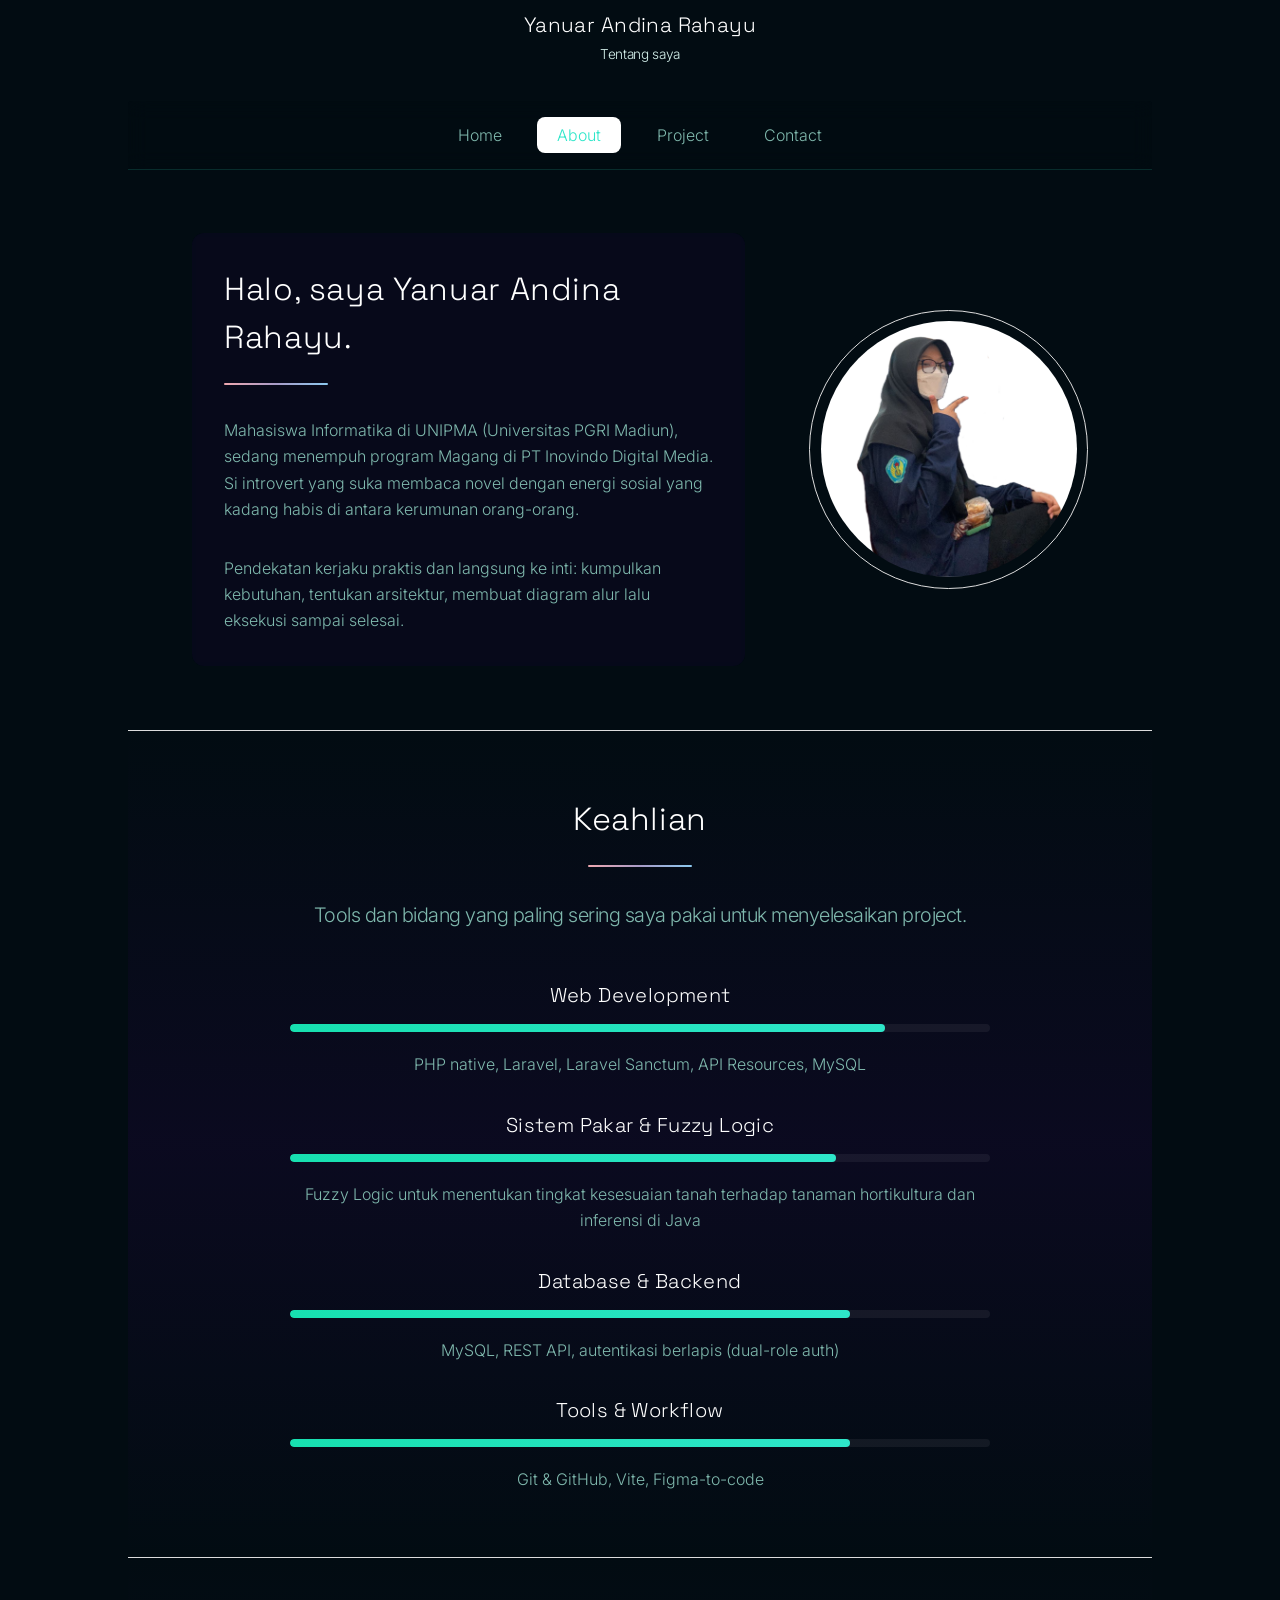
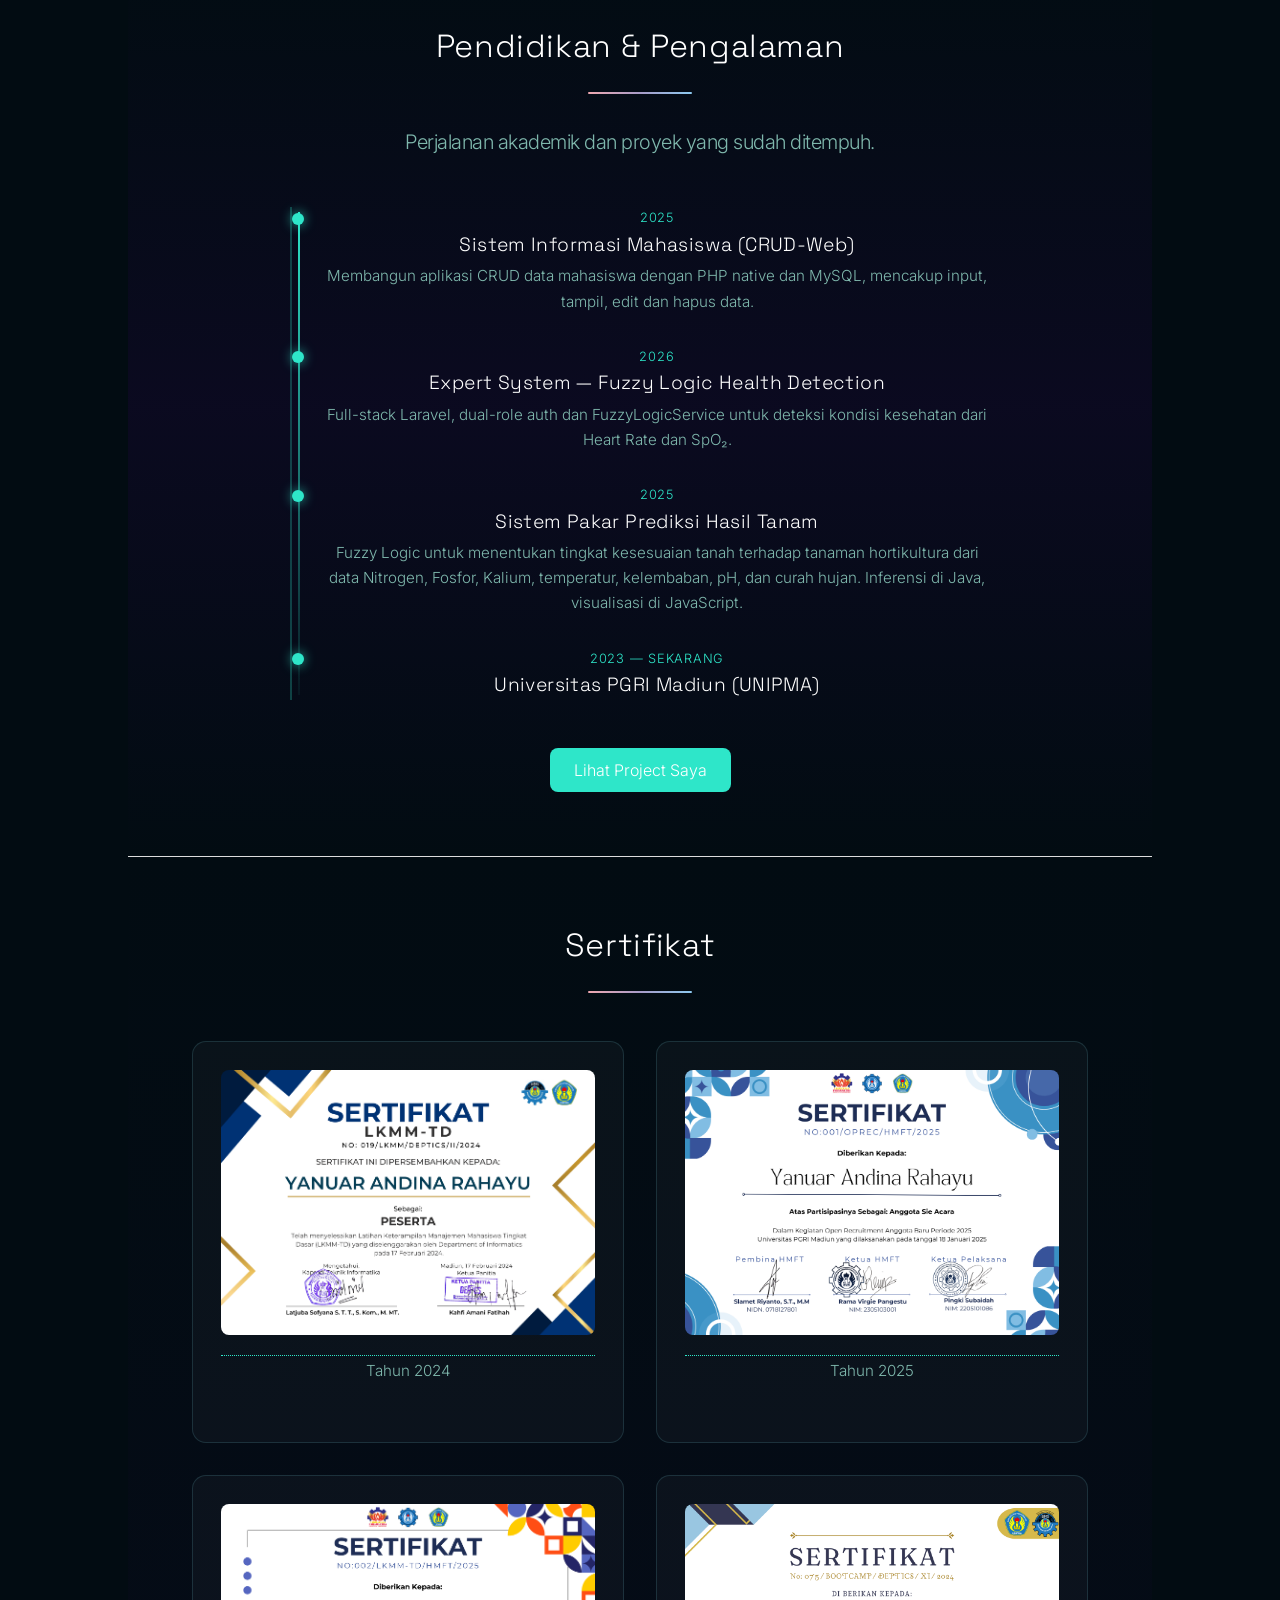
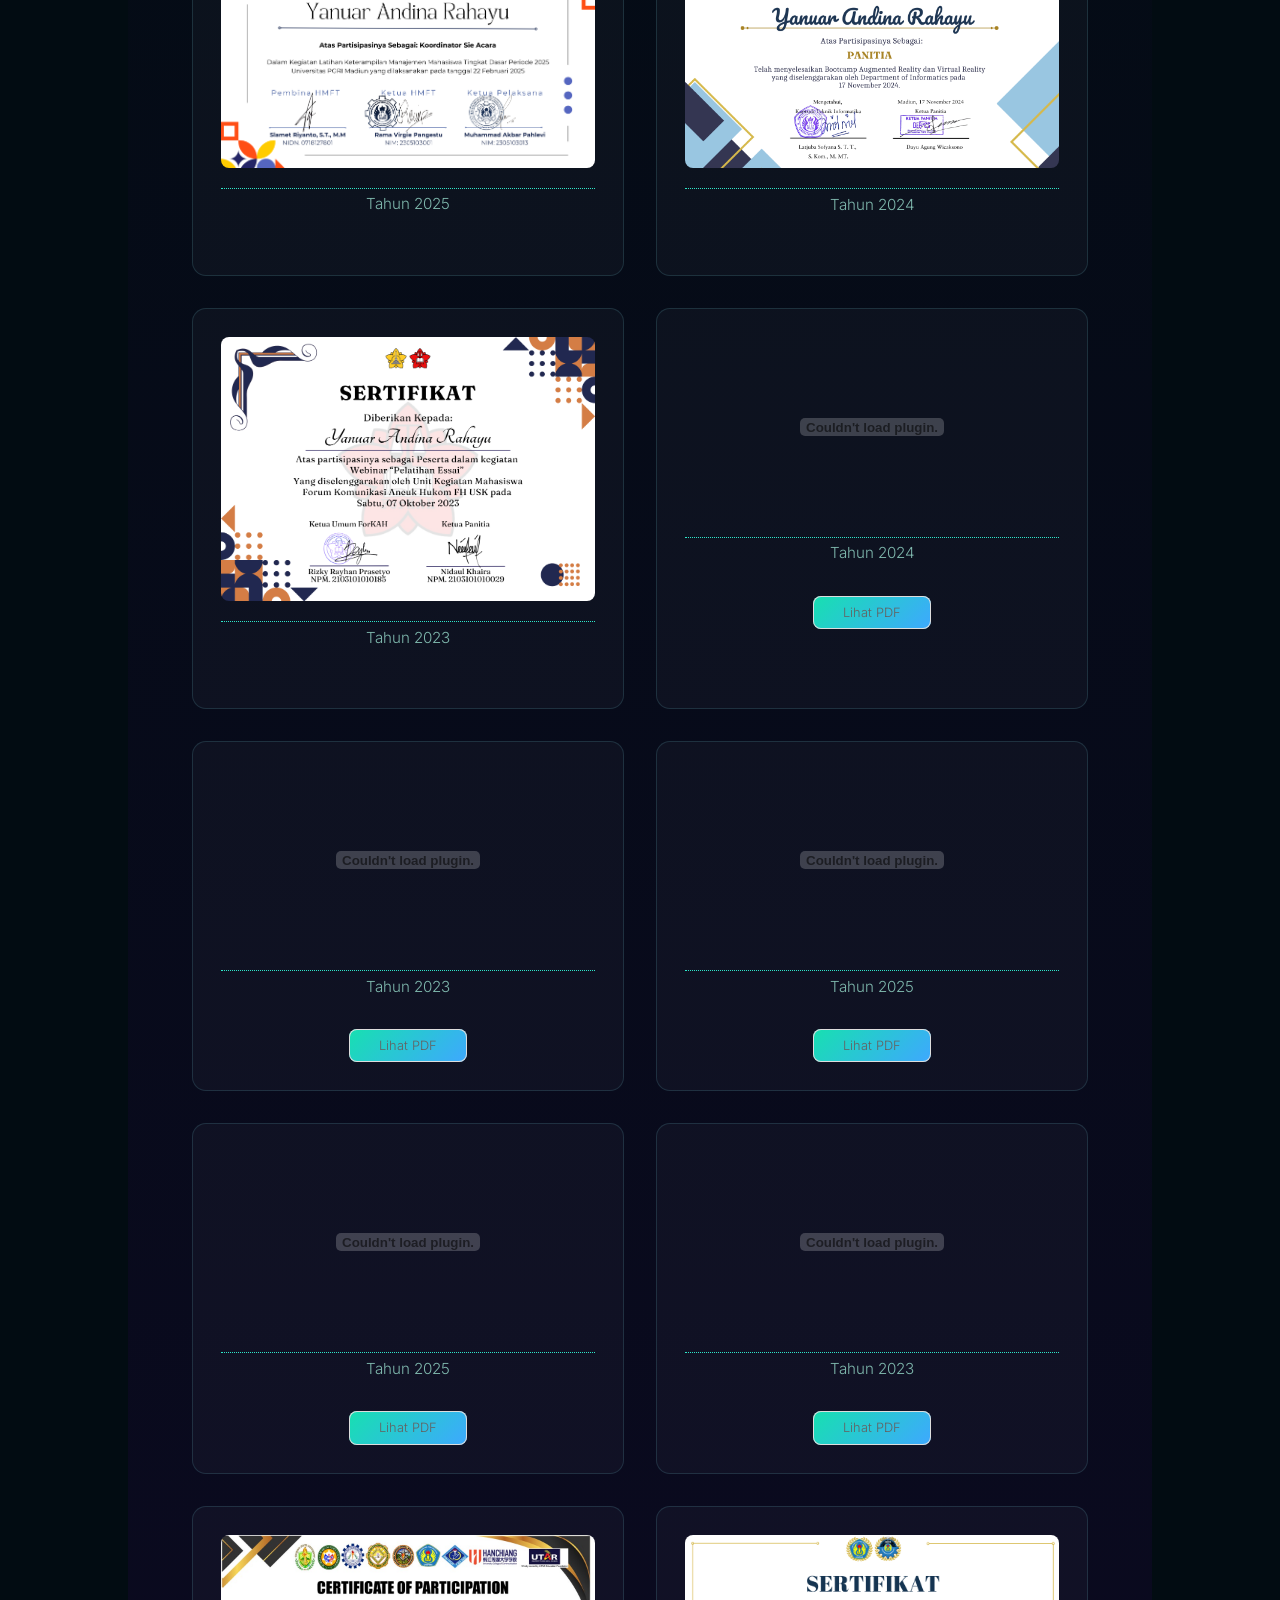
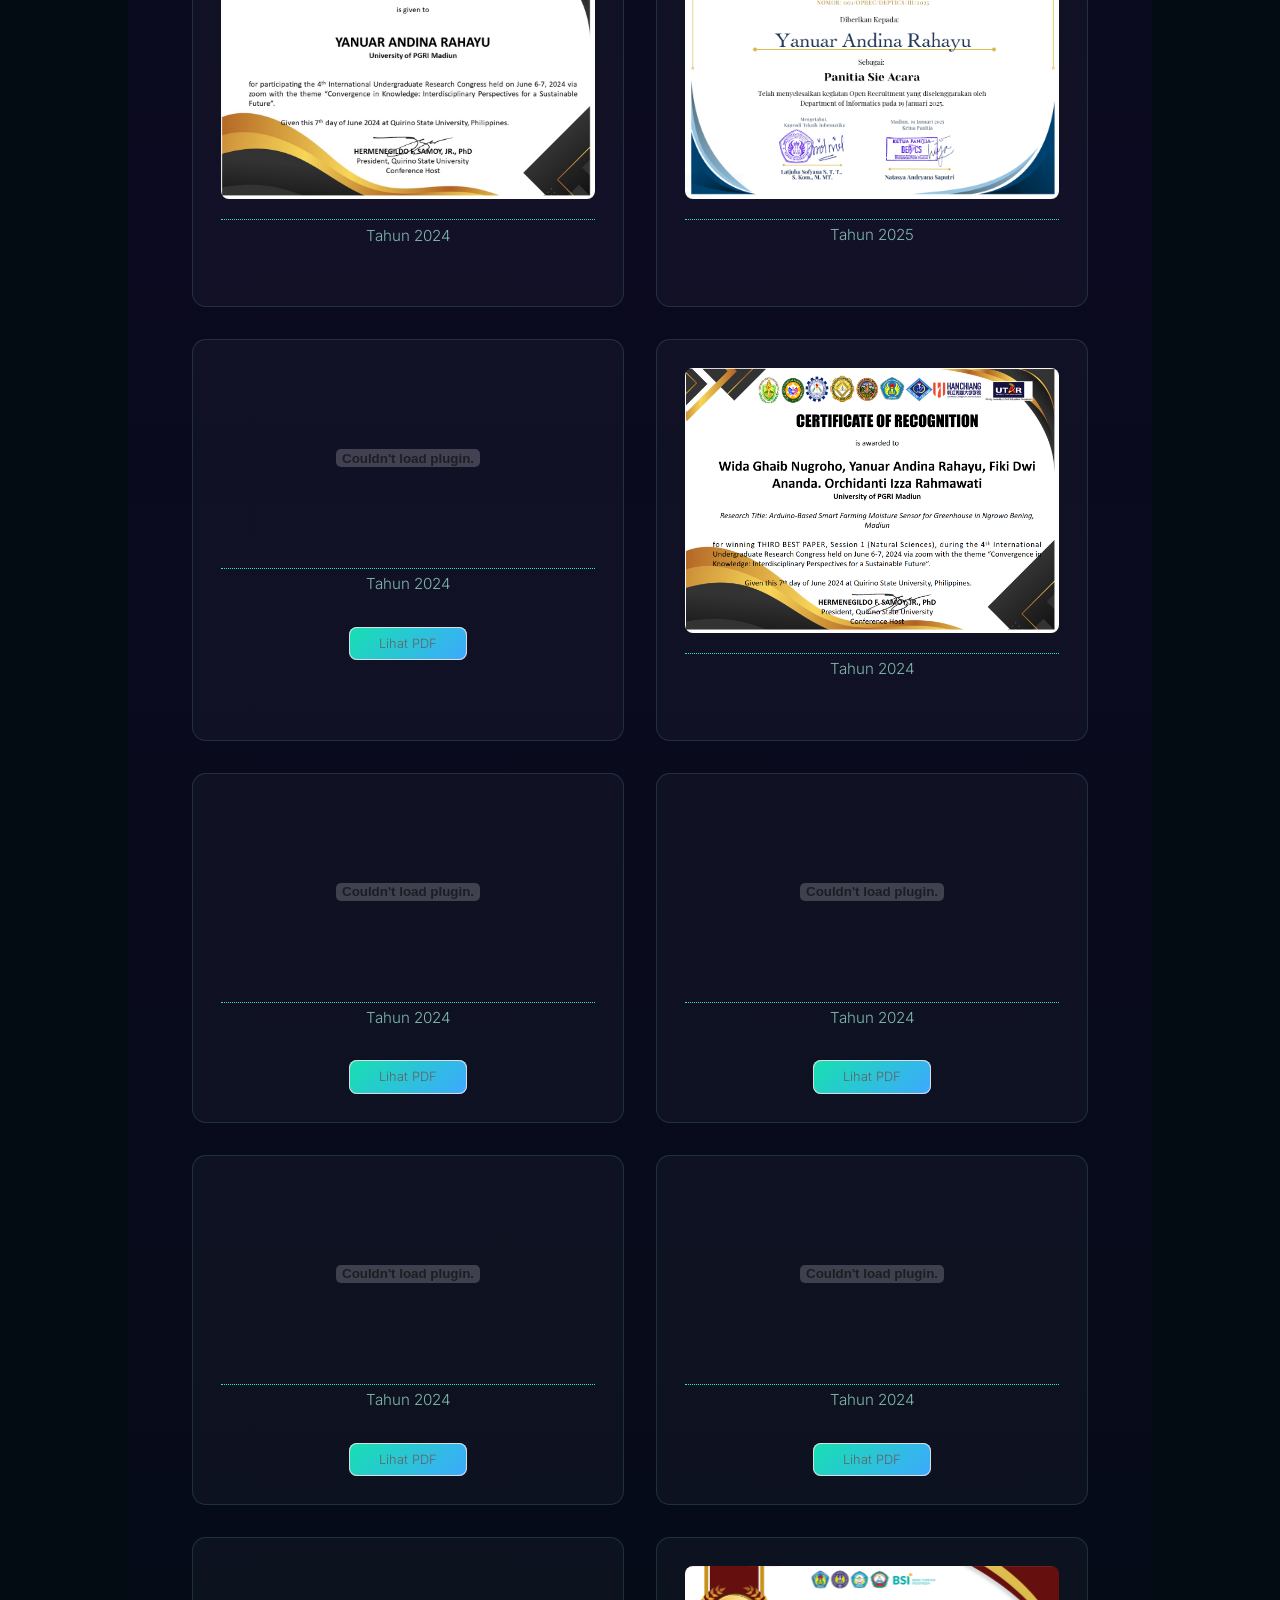
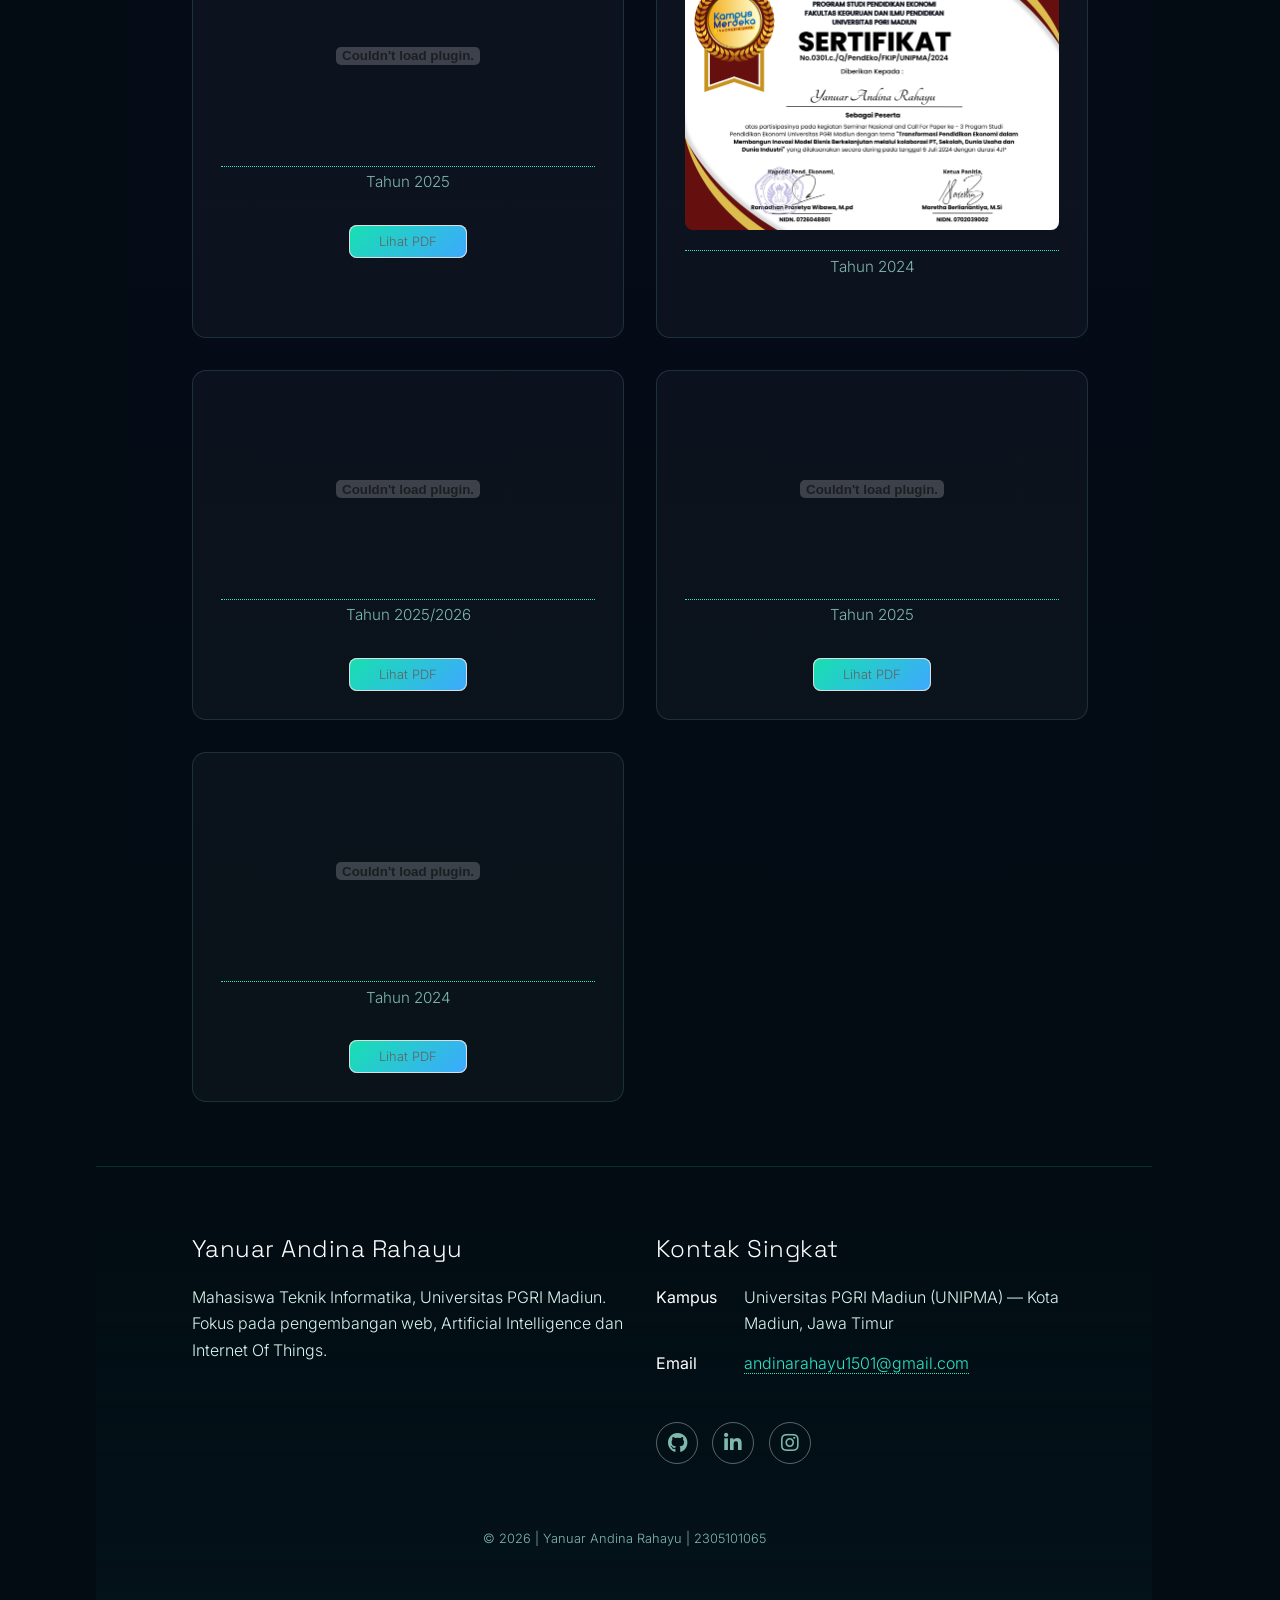
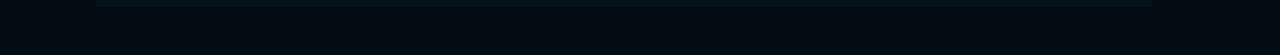
==== about.html @ d84e1162 "Final Project" ====
<!DOCTYPE HTML>
<html lang="id">
	<head>
		<title>About — Yanuar Andina Rahayu</title>
		<meta charset="utf-8" />
		<meta name="viewport" content="width=device-width, initial-scale=1.0" />
		<link rel="stylesheet" href="assets/css/main.css" />
		<link rel="stylesheet" href="assets/css/galaxy.css" />
		<noscript><link rel="stylesheet" href="assets/css/noscript.css" /></noscript>
	</head>
	<body class="is-preload">

		<div id="starfield">
			<div class="stars-small"></div>
			<div class="stars-medium"></div>
			<div class="stars-big"></div>
		</div>

		<div id="wrapper">

			<header id="header">
				<h1>Yanuar Andina Rahayu</h1>
				<p>Tentang saya</p>
			</header>

			<nav id="nav">
				<ul>
					<li><a href="index.html">Home</a></li>
					<li><a href="about.html" class="active">About</a></li>
					<li><a href="project.html">Project</a></li>
					<li><a href="contact.html">Contact</a></li>
				</ul>
			</nav>

			<div id="main">

				<section id="intro" class="main">
					<div class="spotlight reveal">
						<div class="content">
							<header class="major">
								<h2>Halo, saya Yanuar Andina Rahayu.</h2>
							</header>
							<p>Mahasiswa Informatika di UNIPMA (Universitas PGRI Madiun), sedang
							menempuh program Magang di PT Inovindo Digital Media. Si introvert yang
							suka membaca novel dengan energi sosial yang kadang habis di antara kerumunan orang-orang.</p>
							<p>Pendekatan kerjaku praktis dan langsung ke inti: kumpulkan
							kebutuhan, tentukan arsitektur, membuat diagram alur lalu eksekusi sampai selesai.</p>
						</div>
						<span class="image"><img src="images/Me.png" alt="" /></span>
					</div>
				</section>

				<section id="first" class="main special reveal">
					<header class="major">
						<h2>Keahlian</h2>
						<p>Tools dan bidang yang paling sering saya pakai untuk menyelesaikan project.</p>
					</header>
					<div class="content" style="max-width: 700px; margin: 0 auto;">

						<h3>Web Development</h3>
						<div class="skill-bar"><span style="width: 85%;"></span></div>
						<p>PHP native, Laravel, Laravel Sanctum, API Resources, MySQL</p>

						<h3>Sistem Pakar &amp; Fuzzy Logic</h3>
						<div class="skill-bar"><span style="width: 78%;"></span></div>
						<p>Fuzzy Logic untuk menentukan tingkat kesesuaian tanah terhadap tanaman hortikultura dan inferensi di Java</p>

						<h3>Database &amp; Backend</h3>
						<div class="skill-bar"><span style="width: 80%;"></span></div>
						<p>MySQL, REST API, autentikasi berlapis (dual-role auth)</p>

						<h3>Tools &amp; Workflow</h3>
						<div class="skill-bar"><span style="width: 80%;"></span></div>
						<p>Git &amp; GitHub, Vite, Figma-to-code</p>

					</div>
				</section>

				<section id="second" class="main special reveal">
					<header class="major">
						<h2>Pendidikan &amp; Pengalaman</h2>
						<p>Perjalanan akademik dan proyek yang sudah ditempuh.</p>
					</header>
					<div class="timeline">

						<div class="timeline-item">
							<div class="timeline-date">2025</div>
							<h3>Sistem Informasi Mahasiswa (CRUD-Web)</h3>
							<p>Membangun aplikasi CRUD data mahasiswa dengan PHP native dan
							MySQL, mencakup input, tampil, edit dan hapus data.</p>
						</div>

						<div class="timeline-item">
							<div class="timeline-date">2026</div>
							<h3>Expert System — Fuzzy Logic Health Detection</h3>
							<p>Full-stack Laravel, dual-role auth dan
							FuzzyLogicService untuk deteksi kondisi kesehatan dari Heart Rate
							dan SpO&#8322;.</p>
						</div>

						<div class="timeline-item">
							<div class="timeline-date">2025</div>
							<h3>Sistem Pakar Prediksi Hasil Tanam</h3>
							<p>Fuzzy Logic untuk menentukan tingkat kesesuaian tanah terhadap tanaman hortikultura 
							dari data Nitrogen, Fosfor, Kalium, temperatur, kelembaban, pH, dan curah hujan.
							Inferensi di Java, visualisasi di JavaScript.</p>
						</div>

						<div class="timeline-item">
							<div class="timeline-date">2023 &mdash; Sekarang</div>
							<h3>Universitas PGRI Madiun (UNIPMA)</h3>
						</div>

					</div>
					<footer class="major">
						<ul class="actions special">
							<li><a href="project.html" class="button primary">Lihat Project Saya</a></li>
						</ul>
					</footer>
				</section>

				<section id="third" class="main special reveal">
					<header class="major">
						<h2>Sertifikat</h2>
					</header>
					<div class="project-grid">

					<div class="project-card">
						<a href="images/certificates/8.png" target="_blank">
							<img src="images/certificates/8.png" alt="Sertifikat" style="width:100%; border-radius:8px; margin-bottom:1em;" />
						</a>
						<p>Tahun 2024</p>
					</div>

					<div class="project-card">
						<a href="images/certificates/9%20(1).png" target="_blank">
							<img src="images/certificates/9%20(1).png" alt="Sertifikat" style="width:100%; border-radius:8px; margin-bottom:1em;" />
						</a>
						<p>Tahun 2025</p>
					</div>

					<div class="project-card">
						<a href="images/certificates/9.png" target="_blank">
							<img src="images/certificates/9.png" alt="Sertifikat" style="width:100%; border-radius:8px; margin-bottom:1em;" />
						</a>
						<p>Tahun 2025</p>
					</div>

					<div class="project-card">
						<a href="images/certificates/15.png" target="_blank">
							<img src="images/certificates/15.png" alt="Sertifikat" style="width:100%; border-radius:8px; margin-bottom:1em;" />
						</a>
						<p>Tahun 2024</p>
					</div>

					<div class="project-card">
						<a href="images/certificates/143.png" target="_blank">
							<img src="images/certificates/143.png" alt="Sertifikat" style="width:100%; border-radius:8px; margin-bottom:1em;" />
						</a>
						<p>Tahun 2023</p>
					</div>

					<div class="project-card">
						<a href="images/certificates/6811.%20YANUAR%20ANDINA%20RAHAYU%20_%20UNIVERSITAS%20PGRI%20MADIUN.pdf" target="_blank">
							<embed src="images/certificates/6811.%20YANUAR%20ANDINA%20RAHAYU%20_%20UNIVERSITAS%20PGRI%20MADIUN.pdf" type="application/pdf" width="100%" height="180px" style="border-radius:8px; margin-bottom:1em; pointer-events: none;" />
						</a>
						<p>Tahun 2024</p>
						<a href="images/certificates/6811.%20YANUAR%20ANDINA%20RAHAYU%20_%20UNIVERSITAS%20PGRI%20MADIUN.pdf" target="_blank" class="button small">Lihat PDF</a>
					</div>

					<div class="project-card">
						<a href="images/certificates/Bagi%20YANUAR%20ANDINA%20RAHAYU-1.pdf" target="_blank">
							<embed src="images/certificates/Bagi%20YANUAR%20ANDINA%20RAHAYU-1.pdf" type="application/pdf" width="100%" height="180px" style="border-radius:8px; margin-bottom:1em; pointer-events: none;" />
						</a>
						<p>Tahun 2023</p>
						<a href="images/certificates/Bagi%20YANUAR%20ANDINA%20RAHAYU-1.pdf" target="_blank" class="button small">Lihat PDF</a>
					</div>

					<div class="project-card">
						<a href="images/certificates/document%20(1)%20(1).pdf" target="_blank">
							<embed src="images/certificates/document%20(1)%20(1).pdf" type="application/pdf" width="100%" height="180px" style="border-radius:8px; margin-bottom:1em; pointer-events: none;" />
						</a>
						<p>Tahun 2025</p>
						<a href="images/certificates/document%20(1)%20(1).pdf" target="_blank" class="button small">Lihat PDF</a>
					</div>

					<div class="project-card">
						<a href="images/certificates/document%20(2).pdf" target="_blank">
							<embed src="images/certificates/document%20(2).pdf" type="application/pdf" width="100%" height="180px" style="border-radius:8px; margin-bottom:1em; pointer-events: none;" />
						</a>
						<p>Tahun 2025</p>
						<a href="images/certificates/document%20(2).pdf" target="_blank" class="button small">Lihat PDF</a>
					</div>

					<div class="project-card">
						<a href="images/certificates/E-Certificate_YANUAR%20ANDINA%20RAHAYU.pdf" target="_blank">
							<embed src="images/certificates/E-Certificate_YANUAR%20ANDINA%20RAHAYU.pdf" type="application/pdf" width="100%" height="180px" style="border-radius:8px; margin-bottom:1em; pointer-events: none;" />
						</a>
						<p>Tahun 2023</p>
						<a href="images/certificates/E-Certificate_YANUAR%20ANDINA%20RAHAYU.pdf" target="_blank" class="button small">Lihat PDF</a>
					</div>

					<div class="project-card">
						<a href="images/certificates/RAHAYU%20(1).jpg" target="_blank">
							<img src="images/certificates/RAHAYU%20(1).jpg" alt="Sertifikat" style="width:100%; border-radius:8px; margin-bottom:1em;" />
						</a>
						<p>Tahun 2024</p>
					</div>

					<div class="project-card">
						<a href="images/certificates/Salinan%205.png" target="_blank">
							<img src="images/certificates/Salinan%205.png" alt="Sertifikat" style="width:100%; border-radius:8px; margin-bottom:1em;" />
						</a>
						<p>Tahun 2025</p>
					</div>

					<div class="project-card">
						<a href="images/certificates/sertifikat-mei.pdf" target="_blank">
							<embed src="images/certificates/sertifikat-mei.pdf" type="application/pdf" width="100%" height="180px" style="border-radius:8px; margin-bottom:1em; pointer-events: none;" />
						</a>
						<p>Tahun 2024</p>
						<a href="images/certificates/sertifikat-mei.pdf" target="_blank" class="button small">Lihat PDF</a>
					</div>

					<div class="project-card">
						<a href="images/certificates/Session-1-Thirds.png" target="_blank">
							<img src="images/certificates/Session-1-Thirds.png" alt="Sertifikat Session 1" style="width:100%; border-radius:8px; margin-bottom:1em;" />
						</a>
						<p>Tahun 2024</p>
					</div>

					<div class="project-card">
						<a href="images/certificates/Yanuar%20Andina%20Rahayu%20%20(1).pdf" target="_blank">
							<embed src="images/certificates/Yanuar%20Andina%20Rahayu%20%20(1).pdf" type="application/pdf" width="100%" height="180px" style="border-radius:8px; margin-bottom:1em; pointer-events: none;" />
						</a>
						<p>Tahun 2024</p>
						<a href="images/certificates/Yanuar%20Andina%20Rahayu%20%20(1).pdf" target="_blank" class="button small">Lihat PDF</a>
					</div>

					<div class="project-card">
						<a href="images/certificates/Yanuar%20Andina%20Rahayu%20(1).pdf" target="_blank">
							<embed src="images/certificates/Yanuar%20Andina%20Rahayu%20(1).pdf" type="application/pdf" width="100%" height="180px" style="border-radius:8px; margin-bottom:1em; pointer-events: none;" />
						</a>
						<p>Tahun 2024</p>
						<a href="images/certificates/Yanuar%20Andina%20Rahayu%20(1).pdf" target="_blank" class="button small">Lihat PDF</a>
					</div>

					<div class="project-card">
						<a href="images/certificates/YANUAR%20ANDINA%20RAHAYU%20(2).pdf" target="_blank">
							<embed src="images/certificates/YANUAR%20ANDINA%20RAHAYU%20(2).pdf" type="application/pdf" width="100%" height="180px" style="border-radius:8px; margin-bottom:1em; pointer-events: none;" />
						</a>
						<p>Tahun 2024</p>
						<a href="images/certificates/YANUAR%20ANDINA%20RAHAYU%20(2).pdf" target="_blank" class="button small">Lihat PDF</a>
					</div>

					<div class="project-card">
						<a href="images/certificates/Yanuar%20Andina%20Rahayu%20.pdf" target="_blank">
							<embed src="images/certificates/Yanuar%20Andina%20Rahayu%20.pdf" type="application/pdf" width="100%" height="180px" style="border-radius:8px; margin-bottom:1em; pointer-events: none;" />
						</a>
						<p>Tahun 2024</p>
						<a href="images/certificates/Yanuar%20Andina%20Rahayu%20.pdf" target="_blank" class="button small">Lihat PDF</a>
					</div>

					<div class="project-card">
						<a href="images/certificates/YANUAR%20ANDINA%20RAHAYU.pdf" target="_blank">
							<embed src="images/certificates/YANUAR%20ANDINA%20RAHAYU.pdf" type="application/pdf" width="100%" height="180px" style="border-radius:8px; margin-bottom:1em; pointer-events: none;" />
						</a>
						<p>Tahun 2025</p>
						<a href="images/certificates/YANUAR%20ANDINA%20RAHAYU.pdf" target="_blank" class="button small">Lihat PDF</a>
					</div>

					<div class="project-card">
						<a href="images/certificates/Yanuar%20Andina%20Rahayu.png" target="_blank">
							<img src="images/certificates/Yanuar%20Andina%20Rahayu.png" alt="Sertifikat" style="width:100%; border-radius:8px; margin-bottom:1em;" />
						</a>
						<p>Tahun 2024</p>
					</div>

					<div class="project-card">
						<a href="images/certificates/Yanuar%20Andina%20Rahayu_UKM%20RESIMEN%20MAHASISWA%20MAHASURYA.pdf" target="_blank">
							<embed src="images/certificates/Yanuar%20Andina%20Rahayu_UKM%20RESIMEN%20MAHASISWA%20MAHASURYA.pdf" type="application/pdf" width="100%" height="180px" style="border-radius:8px; margin-bottom:1em; pointer-events: none;" />
						</a>
						<p>Tahun 2025/2026</p>
						<a href="images/certificates/Yanuar%20Andina%20Rahayu_UKM%20RESIMEN%20MAHASISWA%20MAHASURYA.pdf" target="_blank" class="button small">Lihat PDF</a>
					</div>

					<div class="project-card">
						<a href="images/certificates/Yanuar%20Andina.pdf" target="_blank">
							<embed src="images/certificates/Yanuar%20Andina.pdf" type="application/pdf" width="100%" height="180px" style="border-radius:8px; margin-bottom:1em; pointer-events: none;" />
						</a>
						<p>Tahun 2025</p>
						<a href="images/certificates/Yanuar%20Andina.pdf" target="_blank" class="button small">Lihat PDF</a>
					</div>

					<div class="project-card">
						<a href="images/certificates/yanuar.pdf" target="_blank">
							<embed src="images/certificates/yanuar.pdf" type="application/pdf" width="100%" height="180px" style="border-radius:8px; margin-bottom:1em; pointer-events: none;" />
						</a>
						<p>Tahun 2024</p>
						<a href="images/certificates/yanuar.pdf" target="_blank" class="button small">Lihat PDF</a>
					</div>


					</div>
				</section>

			</div>

			<footer id="footer">
				<section>
					<h2>Yanuar Andina Rahayu</h2>
					<p>Mahasiswa Teknik Informatika, Universitas PGRI Madiun. Fokus pada pengembangan web, Artificial Intelligence dan Internet Of Things.</p>
				</section>
				<section>
					<h2>Kontak Singkat</h2>
					<dl class="alt">
						<dt>Kampus</dt>
						<dd>Universitas PGRI Madiun (UNIPMA) — Kota Madiun, Jawa Timur</dd>
						<dt>Email</dt>
						<dd><a href="mailto:andinarahayu1501@gmail.com">andinarahayu1501@gmail.com</a></dd>
					</dl>
					<ul class="icons">
						<li><a href="https://github.com/Rainn-commits" class="icon brands fa-github alt"><span class="label">GitHub</span></a></li>
						<li><a href="https://www.linkedin.com/in/yanuar-andina-rahayu-081a36309?utm_source=share_via&utm_content=profile&utm_medium=member_android" class="icon brands fa-linkedin-in alt"><span class="label">LinkedIn</span></a></li>
						<li><a href="https://www.instagram.com/ilw_ol?igsh=cmFlcDc5NTRzeHJ4" class="icon brands fa-instagram alt"><span class="label">Instagram</span></a></li>
					</ul>
				</section>
				<p class="copyright">&copy; 2026 | Yanuar Andina Rahayu | 2305101065</p>
			</footer>

		</div>

		<script src="assets/js/jquery.min.js"></script>
		<script src="assets/js/jquery.scrollex.min.js"></script>
		<script src="assets/js/jquery.scrolly.min.js"></script>
		<script src="assets/js/browser.min.js"></script>
		<script src="assets/js/breakpoints.min.js"></script>
		<script src="assets/js/util.js"></script>
		<script src="assets/js/main.js"></script>
		<script src="assets/js/galaxy.js"></script>

	</body>
</html>
---- assets/css/main.css ----
@import url(fontawesome-all.min.css);
@import 'https://fonts.googleapis.com/css?family=Source+Sans+Pro:300,400';

/*
	Stellar by HTML5 UP
	html5up.net | @ajlkn
	Free for personal and commercial use under the CCA 3.0 license (html5up.net/license)
*/

html, body, div, span, applet, object,
iframe, h1, h2, h3, h4, h5, h6, p, blockquote,
pre, a, abbr, acronym, address, big, cite,
code, del, dfn, em, img, ins, kbd, q, s, samp,
small, strike, strong, sub, sup, tt, var, b,
u, i, center, dl, dt, dd, ol, ul, li, fieldset,
form, label, legend, table, caption, tbody,
tfoot, thead, tr, th, td, article, aside,
canvas, details, embed, figure, figcaption,
footer, header, hgroup, menu, nav, output, ruby,
section, summary, time, mark, audio, video {
	margin: 0;
	padding: 0;
	border: 0;
	font-size: 100%;
	font: inherit;
	vertical-align: baseline;}

article, aside, details, figcaption, figure,
footer, header, hgroup, menu, nav, section {
	display: block;}

body {
	line-height: 1;
}

ol, ul {
	list-style: none;
}

blockquote, q {
	quotes: none;
}

	blockquote:before, blockquote:after, q:before, q:after {
		content: '';
		content: none;
	}

table {
	border-collapse: collapse;
	border-spacing: 0;
}

body {
	-webkit-text-size-adjust: none;
}

mark {
	background-color: transparent;
	color: inherit;
}

input::-moz-focus-inner {
	border: 0;
	padding: 0;
}

input, select, textarea {
	-moz-appearance: none;
	-webkit-appearance: none;
	-ms-appearance: none;
	appearance: none;
}

/* Basic */

	@-ms-viewport {
		width: device-width;
	}

	body {
		-ms-overflow-style: scrollbar;
	}

	@media screen and (max-width: 480px) {

		html, body {
			min-width: 320px;
		}

	}

	html {
		box-sizing: border-box;
	}

	*, *:before, *:after {
		box-sizing: inherit;
	}

	body {
		background-color: #935d8c;
		background-image: url("images/overlay.png"), -moz-linear-gradient(45deg, #e37682 15%, #5f4d93 85%);
		background-image: url("images/overlay.png"), -webkit-linear-gradient(45deg, #e37682 15%, #5f4d93 85%);
		background-image: url("images/overlay.png"), -ms-linear-gradient(45deg, #e37682 15%, #5f4d93 85%);
		background-image: url("images/overlay.png"), linear-gradient(45deg, #e37682 15%, #5f4d93 85%);
	}

		body.is-preload *, body.is-preload *:before, body.is-preload *:after {
			-moz-animation: none !important;
			-webkit-animation: none !important;
			-ms-animation: none !important;
			animation: none !important;
			-moz-transition: none !important;
			-webkit-transition: none !important;
			-ms-transition: none !important;
			transition: none !important;
		}

/* Type */

	body {
		background-color: #935d8c;
		color: rgba(255, 255, 255, 0.65);
	}

	body, input, select, textarea {
		font-family: "Source Sans Pro", Helvetica, sans-serif;
		font-size: 17pt;
		font-weight: 300;
		line-height: 1.65;
	}

		@media screen and (max-width: 1680px) {

			body, input, select, textarea {
				font-size: 14pt;
			}

		}

		@media screen and (max-width: 1280px) {

			body, input, select, textarea {
				font-size: 12pt;
			}

		}

		@media screen and (max-width: 360px) {

			body, input, select, textarea {
				font-size: 11pt;
			}

		}

	a {
		-moz-transition: color 0.2s ease, border-bottom 0.2s ease;
		-webkit-transition: color 0.2s ease, border-bottom 0.2s ease;
		-ms-transition: color 0.2s ease, border-bottom 0.2s ease;
		transition: color 0.2s ease, border-bottom 0.2s ease;
		text-decoration: none;
		border-bottom: dotted 1px;
		color: inherit;
	}

		a:hover {
			border-bottom-color: transparent;
		}

	strong, b {
		font-weight: 400;
	}

	em, i {
		font-style: italic;
	}

	p {
		margin: 0 0 2em 0;
	}

		p.content {
			-moz-columns: 20em 2;
			-webkit-columns: 20em 2;
			-ms-columns: 20em 2;
			columns: 20em 2;
			-moz-column-gap: 2em;
			-webkit-column-gap: 2em;
			-ms-column-gap: 2em;
			column-gap: 2em;
			text-align: justify;
		}

	h1, h2, h3, h4, h5, h6 {
		font-weight: 300;
		line-height: 1.5;
		margin: 0 0 0.7em 0;
		letter-spacing: -0.025em;
	}

		h1 a, h2 a, h3 a, h4 a, h5 a, h6 a {
			color: inherit;
			text-decoration: none;
		}

	h1 {
		font-size: 2.5em;
		line-height: 1.2;
	}

	h2 {
		font-size: 1.5em;
	}

	h3 {
		font-size: 1.25em;
	}

	h4 {
		font-size: 1.1em;
	}

	h5 {
		font-size: 0.9em;
	}

	h6 {
		font-size: 0.7em;
	}

	@media screen and (max-width: 736px) {

		h1 {
			font-size: 2em;
		}

	}

	sub {
		font-size: 0.8em;
		position: relative;
		top: 0.5em;
	}

	sup {
		font-size: 0.8em;
		position: relative;
		top: -0.5em;
	}

	blockquote {
		border-left: solid 4px;
		font-style: italic;
		margin: 0 0 2em 0;
		padding: 0.5em 0 0.5em 2em;
	}

	code {
		border-radius: 8px;
		border: solid 1px;
		font-family: "Courier New", monospace;
		font-size: 0.9em;
		margin: 0 0.25em;
		padding: 0.25em 0.65em;
	}

	pre {
		-webkit-overflow-scrolling: touch;
		font-family: "Courier New", monospace;
		font-size: 0.9em;
		margin: 0 0 2em 0;
	}

		pre code {
			display: block;
			line-height: 1.75;
			padding: 1em 1.5em;
			overflow-x: auto;
		}

	hr {
		border: 0;
		border-bottom: solid 1px;
		margin: 2em 0;
	}

		hr.major {
			margin: 3em 0;
		}

	.align-left {
		text-align: left;
	}

	.align-center {
		text-align: center;
	}

	.align-right {
		text-align: right;
	}

	input, select, textarea {
		color: #ffffff;
	}

	a:hover {
		color: #ffffff;
	}

	strong, b {
		color: #ffffff;
	}

	h1, h2, h3, h4, h5, h6 {
		color: #ffffff;
	}

	blockquote {
		border-left-color: rgba(255, 255, 255, 0.35);
	}

	code {
		background: rgba(255, 255, 255, 0.075);
		border-color: rgba(255, 255, 255, 0.35);
	}

	hr {
		border-bottom-color: rgba(255, 255, 255, 0.35);
	}

/* Row */

	.row {
		display: flex;
		flex-wrap: wrap;
		box-sizing: border-box;
		align-items: stretch;
	}

		.row > * {
			box-sizing: border-box;
		}

		.row.gtr-uniform > * > :last-child {
			margin-bottom: 0;
		}

		.row.aln-left {
			justify-content: flex-start;
		}

		.row.aln-center {
			justify-content: center;
		}

		.row.aln-right {
			justify-content: flex-end;
		}

		.row.aln-top {
			align-items: flex-start;
		}

		.row.aln-middle {
			align-items: center;
		}

		.row.aln-bottom {
			align-items: flex-end;
		}

		.row > .imp {
			order: -1;
		}

		.row > .col-1 {
			width: 8.33333%;
		}

		.row > .off-1 {
			margin-left: 8.33333%;
		}

		.row > .col-2 {
			width: 16.66667%;
		}

		.row > .off-2 {
			margin-left: 16.66667%;
		}

		.row > .col-3 {
			width: 25%;
		}

		.row > .off-3 {
			margin-left: 25%;
		}

		.row > .col-4 {
			width: 33.33333%;
		}

		.row > .off-4 {
			margin-left: 33.33333%;
		}

		.row > .col-5 {
			width: 41.66667%;
		}

		.row > .off-5 {
			margin-left: 41.66667%;
		}

		.row > .col-6 {
			width: 50%;
		}

		.row > .off-6 {
			margin-left: 50%;
		}

		.row > .col-7 {
			width: 58.33333%;
		}

		.row > .off-7 {
			margin-left: 58.33333%;
		}

		.row > .col-8 {
			width: 66.66667%;
		}

		.row > .off-8 {
			margin-left: 66.66667%;
		}

		.row > .col-9 {
			width: 75%;
		}

		.row > .off-9 {
			margin-left: 75%;
		}

		.row > .col-10 {
			width: 83.33333%;
		}

		.row > .off-10 {
			margin-left: 83.33333%;
		}

		.row > .col-11 {
			width: 91.66667%;
		}

		.row > .off-11 {
			margin-left: 91.66667%;
		}

		.row > .col-12 {
			width: 100%;
		}

		.row > .off-12 {
			margin-left: 100%;
		}

		.row.gtr-0 {
			margin-top: 0;
			margin-left: 0em;
		}

			.row.gtr-0 > * {
				padding: 0 0 0 0em;
			}

			.row.gtr-0.gtr-uniform {
				margin-top: 0em;
			}

				.row.gtr-0.gtr-uniform > * {
					padding-top: 0em;
				}

		.row.gtr-25 {
			margin-top: 0;
			margin-left: -0.375em;
		}

			.row.gtr-25 > * {
				padding: 0 0 0 0.375em;
			}

			.row.gtr-25.gtr-uniform {
				margin-top: -0.375em;
			}

				.row.gtr-25.gtr-uniform > * {
					padding-top: 0.375em;
				}

		.row.gtr-50 {
			margin-top: 0;
			margin-left: -0.75em;
		}

			.row.gtr-50 > * {
				padding: 0 0 0 0.75em;
			}

			.row.gtr-50.gtr-uniform {
				margin-top: -0.75em;
			}

				.row.gtr-50.gtr-uniform > * {
					padding-top: 0.75em;
				}

		.row {
			margin-top: 0;
			margin-left: -1.5em;
		}

			.row > * {
				padding: 0 0 0 1.5em;
			}

			.row.gtr-uniform {
				margin-top: -1.5em;
			}

				.row.gtr-uniform > * {
					padding-top: 1.5em;
				}

		.row.gtr-150 {
			margin-top: 0;
			margin-left: -2.25em;
		}

			.row.gtr-150 > * {
				padding: 0 0 0 2.25em;
			}

			.row.gtr-150.gtr-uniform {
				margin-top: -2.25em;
			}

				.row.gtr-150.gtr-uniform > * {
					padding-top: 2.25em;
				}

		.row.gtr-200 {
			margin-top: 0;
			margin-left: -3em;
		}

			.row.gtr-200 > * {
				padding: 0 0 0 3em;
			}

			.row.gtr-200.gtr-uniform {
				margin-top: -3em;
			}

				.row.gtr-200.gtr-uniform > * {
					padding-top: 3em;
				}

		@media screen and (max-width: 1680px) {

			.row {
				display: flex;
				flex-wrap: wrap;
				box-sizing: border-box;
				align-items: stretch;
			}

				.row > * {
					box-sizing: border-box;
				}

				.row.gtr-uniform > * > :last-child {
					margin-bottom: 0;
				}

				.row.aln-left {
					justify-content: flex-start;
				}

				.row.aln-center {
					justify-content: center;
				}

				.row.aln-right {
					justify-content: flex-end;
				}

				.row.aln-top {
					align-items: flex-start;
				}

				.row.aln-middle {
					align-items: center;
				}

				.row.aln-bottom {
					align-items: flex-end;
				}

				.row > .imp-xlarge {
					order: -1;
				}

				.row > .col-1-xlarge {
					width: 8.33333%;
				}

				.row > .off-1-xlarge {
					margin-left: 8.33333%;
				}

				.row > .col-2-xlarge {
					width: 16.66667%;
				}

				.row > .off-2-xlarge {
					margin-left: 16.66667%;
				}

				.row > .col-3-xlarge {
					width: 25%;
				}

				.row > .off-3-xlarge {
					margin-left: 25%;
				}

				.row > .col-4-xlarge {
					width: 33.33333%;
				}

				.row > .off-4-xlarge {
					margin-left: 33.33333%;
				}

				.row > .col-5-xlarge {
					width: 41.66667%;
				}

				.row > .off-5-xlarge {
					margin-left: 41.66667%;
				}

				.row > .col-6-xlarge {
					width: 50%;
				}

				.row > .off-6-xlarge {
					margin-left: 50%;
				}

				.row > .col-7-xlarge {
					width: 58.33333%;
				}

				.row > .off-7-xlarge {
					margin-left: 58.33333%;
				}

				.row > .col-8-xlarge {
					width: 66.66667%;
				}

				.row > .off-8-xlarge {
					margin-left: 66.66667%;
				}

				.row > .col-9-xlarge {
					width: 75%;
				}

				.row > .off-9-xlarge {
					margin-left: 75%;
				}

				.row > .col-10-xlarge {
					width: 83.33333%;
				}

				.row > .off-10-xlarge {
					margin-left: 83.33333%;
				}

				.row > .col-11-xlarge {
					width: 91.66667%;
				}

				.row > .off-11-xlarge {
					margin-left: 91.66667%;
				}

				.row > .col-12-xlarge {
					width: 100%;
				}

				.row > .off-12-xlarge {
					margin-left: 100%;
				}

				.row.gtr-0 {
					margin-top: 0;
					margin-left: 0em;
				}

					.row.gtr-0 > * {
						padding: 0 0 0 0em;
					}

					.row.gtr-0.gtr-uniform {
						margin-top: 0em;
					}

						.row.gtr-0.gtr-uniform > * {
							padding-top: 0em;
						}

				.row.gtr-25 {
					margin-top: 0;
					margin-left: -0.375em;
				}

					.row.gtr-25 > * {
						padding: 0 0 0 0.375em;
					}

					.row.gtr-25.gtr-uniform {
						margin-top: -0.375em;
					}

						.row.gtr-25.gtr-uniform > * {
							padding-top: 0.375em;
						}

				.row.gtr-50 {
					margin-top: 0;
					margin-left: -0.75em;
				}

					.row.gtr-50 > * {
						padding: 0 0 0 0.75em;
					}

					.row.gtr-50.gtr-uniform {
						margin-top: -0.75em;
					}

						.row.gtr-50.gtr-uniform > * {
							padding-top: 0.75em;
						}

				.row {
					margin-top: 0;
					margin-left: -1.5em;
				}

					.row > * {
						padding: 0 0 0 1.5em;
					}

					.row.gtr-uniform {
						margin-top: -1.5em;
					}

						.row.gtr-uniform > * {
							padding-top: 1.5em;
						}

				.row.gtr-150 {
					margin-top: 0;
					margin-left: -2.25em;
				}

					.row.gtr-150 > * {
						padding: 0 0 0 2.25em;
					}

					.row.gtr-150.gtr-uniform {
						margin-top: -2.25em;
					}

						.row.gtr-150.gtr-uniform > * {
							padding-top: 2.25em;
						}

				.row.gtr-200 {
					margin-top: 0;
					margin-left: -3em;
				}

					.row.gtr-200 > * {
						padding: 0 0 0 3em;
					}

					.row.gtr-200.gtr-uniform {
						margin-top: -3em;
					}

						.row.gtr-200.gtr-uniform > * {
							padding-top: 3em;
						}

		}

		@media screen and (max-width: 1280px) {

			.row {
				display: flex;
				flex-wrap: wrap;
				box-sizing: border-box;
				align-items: stretch;
			}

				.row > * {
					box-sizing: border-box;
				}

				.row.gtr-uniform > * > :last-child {
					margin-bottom: 0;
				}

				.row.aln-left {
					justify-content: flex-start;
				}

				.row.aln-center {
					justify-content: center;
				}

				.row.aln-right {
					justify-content: flex-end;
				}

				.row.aln-top {
					align-items: flex-start;
				}

				.row.aln-middle {
					align-items: center;
				}

				.row.aln-bottom {
					align-items: flex-end;
				}

				.row > .imp-large {
					order: -1;
				}

				.row > .col-1-large {
					width: 8.33333%;
				}

				.row > .off-1-large {
					margin-left: 8.33333%;
				}

				.row > .col-2-large {
					width: 16.66667%;
				}

				.row > .off-2-large {
					margin-left: 16.66667%;
				}

				.row > .col-3-large {
					width: 25%;
				}

				.row > .off-3-large {
					margin-left: 25%;
				}

				.row > .col-4-large {
					width: 33.33333%;
				}

				.row > .off-4-large {
					margin-left: 33.33333%;
				}

				.row > .col-5-large {
					width: 41.66667%;
				}

				.row > .off-5-large {
					margin-left: 41.66667%;
				}

				.row > .col-6-large {
					width: 50%;
				}

				.row > .off-6-large {
					margin-left: 50%;
				}

				.row > .col-7-large {
					width: 58.33333%;
				}

				.row > .off-7-large {
					margin-left: 58.33333%;
				}

				.row > .col-8-large {
					width: 66.66667%;
				}

				.row > .off-8-large {
					margin-left: 66.66667%;
				}

				.row > .col-9-large {
					width: 75%;
				}

				.row > .off-9-large {
					margin-left: 75%;
				}

				.row > .col-10-large {
					width: 83.33333%;
				}

				.row > .off-10-large {
					margin-left: 83.33333%;
				}

				.row > .col-11-large {
					width: 91.66667%;
				}

				.row > .off-11-large {
					margin-left: 91.66667%;
				}

				.row > .col-12-large {
					width: 100%;
				}

				.row > .off-12-large {
					margin-left: 100%;
				}

				.row.gtr-0 {
					margin-top: 0;
					margin-left: 0em;
				}

					.row.gtr-0 > * {
						padding: 0 0 0 0em;
					}

					.row.gtr-0.gtr-uniform {
						margin-top: 0em;
					}

						.row.gtr-0.gtr-uniform > * {
							padding-top: 0em;
						}

				.row.gtr-25 {
					margin-top: 0;
					margin-left: -0.375em;
				}

					.row.gtr-25 > * {
						padding: 0 0 0 0.375em;
					}

					.row.gtr-25.gtr-uniform {
						margin-top: -0.375em;
					}

						.row.gtr-25.gtr-uniform > * {
							padding-top: 0.375em;
						}

				.row.gtr-50 {
					margin-top: 0;
					margin-left: -0.75em;
				}

					.row.gtr-50 > * {
						padding: 0 0 0 0.75em;
					}

					.row.gtr-50.gtr-uniform {
						margin-top: -0.75em;
					}

						.row.gtr-50.gtr-uniform > * {
							padding-top: 0.75em;
						}

				.row {
					margin-top: 0;
					margin-left: -1.5em;
				}

					.row > * {
						padding: 0 0 0 1.5em;
					}

					.row.gtr-uniform {
						margin-top: -1.5em;
					}

						.row.gtr-uniform > * {
							padding-top: 1.5em;
						}

				.row.gtr-150 {
					margin-top: 0;
					margin-left: -2.25em;
				}

					.row.gtr-150 > * {
						padding: 0 0 0 2.25em;
					}

					.row.gtr-150.gtr-uniform {
						margin-top: -2.25em;
					}

						.row.gtr-150.gtr-uniform > * {
							padding-top: 2.25em;
						}

				.row.gtr-200 {
					margin-top: 0;
					margin-left: -3em;
				}

					.row.gtr-200 > * {
						padding: 0 0 0 3em;
					}

					.row.gtr-200.gtr-uniform {
						margin-top: -3em;
					}

						.row.gtr-200.gtr-uniform > * {
							padding-top: 3em;
						}

		}

		@media screen and (max-width: 980px) {

			.row {
				display: flex;
				flex-wrap: wrap;
				box-sizing: border-box;
				align-items: stretch;
			}

				.row > * {
					box-sizing: border-box;
				}

				.row.gtr-uniform > * > :last-child {
					margin-bottom: 0;
				}

				.row.aln-left {
					justify-content: flex-start;
				}

				.row.aln-center {
					justify-content: center;
				}

				.row.aln-right {
					justify-content: flex-end;
				}

				.row.aln-top {
					align-items: flex-start;
				}

				.row.aln-middle {
					align-items: center;
				}

				.row.aln-bottom {
					align-items: flex-end;
				}

				.row > .imp-medium {
					order: -1;
				}

				.row > .col-1-medium {
					width: 8.33333%;
				}

				.row > .off-1-medium {
					margin-left: 8.33333%;
				}

				.row > .col-2-medium {
					width: 16.66667%;
				}

				.row > .off-2-medium {
					margin-left: 16.66667%;
				}

				.row > .col-3-medium {
					width: 25%;
				}

				.row > .off-3-medium {
					margin-left: 25%;
				}

				.row > .col-4-medium {
					width: 33.33333%;
				}

				.row > .off-4-medium {
					margin-left: 33.33333%;
				}

				.row > .col-5-medium {
					width: 41.66667%;
				}

				.row > .off-5-medium {
					margin-left: 41.66667%;
				}

				.row > .col-6-medium {
					width: 50%;
				}

				.row > .off-6-medium {
					margin-left: 50%;
				}

				.row > .col-7-medium {
					width: 58.33333%;
				}

				.row > .off-7-medium {
					margin-left: 58.33333%;
				}

				.row > .col-8-medium {
					width: 66.66667%;
				}

				.row > .off-8-medium {
					margin-left: 66.66667%;
				}

				.row > .col-9-medium {
					width: 75%;
				}

				.row > .off-9-medium {
					margin-left: 75%;
				}

				.row > .col-10-medium {
					width: 83.33333%;
				}

				.row > .off-10-medium {
					margin-left: 83.33333%;
				}

				.row > .col-11-medium {
					width: 91.66667%;
				}

				.row > .off-11-medium {
					margin-left: 91.66667%;
				}

				.row > .col-12-medium {
					width: 100%;
				}

				.row > .off-12-medium {
					margin-left: 100%;
				}

				.row.gtr-0 {
					margin-top: 0;
					margin-left: 0em;
				}

					.row.gtr-0 > * {
						padding: 0 0 0 0em;
					}

					.row.gtr-0.gtr-uniform {
						margin-top: 0em;
					}

						.row.gtr-0.gtr-uniform > * {
							padding-top: 0em;
						}

				.row.gtr-25 {
					margin-top: 0;
					margin-left: -0.375em;
				}

					.row.gtr-25 > * {
						padding: 0 0 0 0.375em;
					}

					.row.gtr-25.gtr-uniform {
						margin-top: -0.375em;
					}

						.row.gtr-25.gtr-uniform > * {
							padding-top: 0.375em;
						}

				.row.gtr-50 {
					margin-top: 0;
					margin-left: -0.75em;
				}

					.row.gtr-50 > * {
						padding: 0 0 0 0.75em;
					}

					.row.gtr-50.gtr-uniform {
						margin-top: -0.75em;
					}

						.row.gtr-50.gtr-uniform > * {
							padding-top: 0.75em;
						}

				.row {
					margin-top: 0;
					margin-left: -1.5em;
				}

					.row > * {
						padding: 0 0 0 1.5em;
					}

					.row.gtr-uniform {
						margin-top: -1.5em;
					}

						.row.gtr-uniform > * {
							padding-top: 1.5em;
						}

				.row.gtr-150 {
					margin-top: 0;
					margin-left: -2.25em;
				}

					.row.gtr-150 > * {
						padding: 0 0 0 2.25em;
					}

					.row.gtr-150.gtr-uniform {
						margin-top: -2.25em;
					}

						.row.gtr-150.gtr-uniform > * {
							padding-top: 2.25em;
						}

				.row.gtr-200 {
					margin-top: 0;
					margin-left: -3em;
				}

					.row.gtr-200 > * {
						padding: 0 0 0 3em;
					}

					.row.gtr-200.gtr-uniform {
						margin-top: -3em;
					}

						.row.gtr-200.gtr-uniform > * {
							padding-top: 3em;
						}

		}

		@media screen and (max-width: 736px) {

			.row {
				display: flex;
				flex-wrap: wrap;
				box-sizing: border-box;
				align-items: stretch;
			}

				.row > * {
					box-sizing: border-box;
				}

				.row.gtr-uniform > * > :last-child {
					margin-bottom: 0;
				}

				.row.aln-left {
					justify-content: flex-start;
				}

				.row.aln-center {
					justify-content: center;
				}

				.row.aln-right {
					justify-content: flex-end;
				}

				.row.aln-top {
					align-items: flex-start;
				}

				.row.aln-middle {
					align-items: center;
				}

				.row.aln-bottom {
					align-items: flex-end;
				}

				.row > .imp-small {
					order: -1;
				}

				.row > .col-1-small {
					width: 8.33333%;
				}

				.row > .off-1-small {
					margin-left: 8.33333%;
				}

				.row > .col-2-small {
					width: 16.66667%;
				}

				.row > .off-2-small {
					margin-left: 16.66667%;
				}

				.row > .col-3-small {
					width: 25%;
				}

				.row > .off-3-small {
					margin-left: 25%;
				}

				.row > .col-4-small {
					width: 33.33333%;
				}

				.row > .off-4-small {
					margin-left: 33.33333%;
				}

				.row > .col-5-small {
					width: 41.66667%;
				}

				.row > .off-5-small {
					margin-left: 41.66667%;
				}

				.row > .col-6-small {
					width: 50%;
				}

				.row > .off-6-small {
					margin-left: 50%;
				}

				.row > .col-7-small {
					width: 58.33333%;
				}

				.row > .off-7-small {
					margin-left: 58.33333%;
				}

				.row > .col-8-small {
					width: 66.66667%;
				}

				.row > .off-8-small {
					margin-left: 66.66667%;
				}

				.row > .col-9-small {
					width: 75%;
				}

				.row > .off-9-small {
					margin-left: 75%;
				}

				.row > .col-10-small {
					width: 83.33333%;
				}

				.row > .off-10-small {
					margin-left: 83.33333%;
				}

				.row > .col-11-small {
					width: 91.66667%;
				}

				.row > .off-11-small {
					margin-left: 91.66667%;
				}

				.row > .col-12-small {
					width: 100%;
				}

				.row > .off-12-small {
					margin-left: 100%;
				}

				.row.gtr-0 {
					margin-top: 0;
					margin-left: 0em;
				}

					.row.gtr-0 > * {
						padding: 0 0 0 0em;
					}

					.row.gtr-0.gtr-uniform {
						margin-top: 0em;
					}

						.row.gtr-0.gtr-uniform > * {
							padding-top: 0em;
						}

				.row.gtr-25 {
					margin-top: 0;
					margin-left: -0.25em;
				}

					.row.gtr-25 > * {
						padding: 0 0 0 0.25em;
					}

					.row.gtr-25.gtr-uniform {
						margin-top: -0.25em;
					}

						.row.gtr-25.gtr-uniform > * {
							padding-top: 0.25em;
						}

				.row.gtr-50 {
					margin-top: 0;
					margin-left: -0.5em;
				}

					.row.gtr-50 > * {
						padding: 0 0 0 0.5em;
					}

					.row.gtr-50.gtr-uniform {
						margin-top: -0.5em;
					}

						.row.gtr-50.gtr-uniform > * {
							padding-top: 0.5em;
						}

				.row {
					margin-top: 0;
					margin-left: -1em;
				}

					.row > * {
						padding: 0 0 0 1em;
					}

					.row.gtr-uniform {
						margin-top: -1em;
					}

						.row.gtr-uniform > * {
							padding-top: 1em;
						}

				.row.gtr-150 {
					margin-top: 0;
					margin-left: -1.5em;
				}

					.row.gtr-150 > * {
						padding: 0 0 0 1.5em;
					}

					.row.gtr-150.gtr-uniform {
						margin-top: -1.5em;
					}

						.row.gtr-150.gtr-uniform > * {
							padding-top: 1.5em;
						}

				.row.gtr-200 {
					margin-top: 0;
					margin-left: -2em;
				}

					.row.gtr-200 > * {
						padding: 0 0 0 2em;
					}

					.row.gtr-200.gtr-uniform {
						margin-top: -2em;
					}

						.row.gtr-200.gtr-uniform > * {
							padding-top: 2em;
						}

		}

		@media screen and (max-width: 480px) {

			.row {
				display: flex;
				flex-wrap: wrap;
				box-sizing: border-box;
				align-items: stretch;
			}

				.row > * {
					box-sizing: border-box;
				}

				.row.gtr-uniform > * > :last-child {
					margin-bottom: 0;
				}

				.row.aln-left {
					justify-content: flex-start;
				}

				.row.aln-center {
					justify-content: center;
				}

				.row.aln-right {
					justify-content: flex-end;
				}

				.row.aln-top {
					align-items: flex-start;
				}

				.row.aln-middle {
					align-items: center;
				}

				.row.aln-bottom {
					align-items: flex-end;
				}

				.row > .imp-xsmall {
					order: -1;
				}

				.row > .col-1-xsmall {
					width: 8.33333%;
				}

				.row > .off-1-xsmall {
					margin-left: 8.33333%;
				}

				.row > .col-2-xsmall {
					width: 16.66667%;
				}

				.row > .off-2-xsmall {
					margin-left: 16.66667%;
				}

				.row > .col-3-xsmall {
					width: 25%;
				}

				.row > .off-3-xsmall {
					margin-left: 25%;
				}

				.row > .col-4-xsmall {
					width: 33.33333%;
				}

				.row > .off-4-xsmall {
					margin-left: 33.33333%;
				}

				.row > .col-5-xsmall {
					width: 41.66667%;
				}

				.row > .off-5-xsmall {
					margin-left: 41.66667%;
				}

				.row > .col-6-xsmall {
					width: 50%;
				}

				.row > .off-6-xsmall {
					margin-left: 50%;
				}

				.row > .col-7-xsmall {
					width: 58.33333%;
				}

				.row > .off-7-xsmall {
					margin-left: 58.33333%;
				}

				.row > .col-8-xsmall {
					width: 66.66667%;
				}

				.row > .off-8-xsmall {
					margin-left: 66.66667%;
				}

				.row > .col-9-xsmall {
					width: 75%;
				}

				.row > .off-9-xsmall {
					margin-left: 75%;
				}

				.row > .col-10-xsmall {
					width: 83.33333%;
				}

				.row > .off-10-xsmall {
					margin-left: 83.33333%;
				}

				.row > .col-11-xsmall {
					width: 91.66667%;
				}

				.row > .off-11-xsmall {
					margin-left: 91.66667%;
				}

				.row > .col-12-xsmall {
					width: 100%;
				}

				.row > .off-12-xsmall {
					margin-left: 100%;
				}

				.row.gtr-0 {
					margin-top: 0;
					margin-left: 0em;
				}

					.row.gtr-0 > * {
						padding: 0 0 0 0em;
					}

					.row.gtr-0.gtr-uniform {
						margin-top: 0em;
					}

						.row.gtr-0.gtr-uniform > * {
							padding-top: 0em;
						}

				.row.gtr-25 {
					margin-top: 0;
					margin-left: -0.3125em;
				}

					.row.gtr-25 > * {
						padding: 0 0 0 0.3125em;
					}

					.row.gtr-25.gtr-uniform {
						margin-top: -0.3125em;
					}

						.row.gtr-25.gtr-uniform > * {
							padding-top: 0.3125em;
						}

				.row.gtr-50 {
					margin-top: 0;
					margin-left: -0.625em;
				}

					.row.gtr-50 > * {
						padding: 0 0 0 0.625em;
					}

					.row.gtr-50.gtr-uniform {
						margin-top: -0.625em;
					}

						.row.gtr-50.gtr-uniform > * {
							padding-top: 0.625em;
						}

				.row {
					margin-top: 0;
					margin-left: -1.25em;
				}

					.row > * {
						padding: 0 0 0 1.25em;
					}

					.row.gtr-uniform {
						margin-top: -1.25em;
					}

						.row.gtr-uniform > * {
							padding-top: 1.25em;
						}

				.row.gtr-150 {
					margin-top: 0;
					margin-left: -1.875em;
				}

					.row.gtr-150 > * {
						padding: 0 0 0 1.875em;
					}

					.row.gtr-150.gtr-uniform {
						margin-top: -1.875em;
					}

						.row.gtr-150.gtr-uniform > * {
							padding-top: 1.875em;
						}

				.row.gtr-200 {
					margin-top: 0;
					margin-left: -2.5em;
				}

					.row.gtr-200 > * {
						padding: 0 0 0 2.5em;
					}

					.row.gtr-200.gtr-uniform {
						margin-top: -2.5em;
					}

						.row.gtr-200.gtr-uniform > * {
							padding-top: 2.5em;
						}

		}

/* Box */

	.box {
		border-radius: 8px;
		border: solid;
		margin-bottom: 2em;
		padding: 1.5em;
	}

		.box > :last-child,
		.box > :last-child > :last-child,
		.box > :last-child > :last-child > :last-child {
			margin-bottom: 0;
		}

		.box.alt {
			border: 0;
			border-radius: 0;
			padding: 0;
		}

	.box {
		border-color: rgba(255, 255, 255, 0.35);
	}

/* Button */

	input[type="submit"],
	input[type="reset"],
	input[type="button"],
	button,
	.button {
		-moz-appearance: none;
		-webkit-appearance: none;
		-ms-appearance: none;
		appearance: none;
		-moz-transition: background-color 0.2s ease-in-out, color 0.2s ease-in-out;
		-webkit-transition: background-color 0.2s ease-in-out, color 0.2s ease-in-out;
		-ms-transition: background-color 0.2s ease-in-out, color 0.2s ease-in-out;
		transition: background-color 0.2s ease-in-out, color 0.2s ease-in-out;
		border-radius: 8px;
		border: 0;
		cursor: pointer;
		display: inline-block;
		font-weight: 300;
		height: 2.75em;
		line-height: 2.75em;
		min-width: 9.25em;
		padding: 0 1.5em;
		text-align: center;
		text-decoration: none;
		white-space: nowrap;
	}

		input[type="submit"].icon,
		input[type="reset"].icon,
		input[type="button"].icon,
		button.icon,
		.button.icon {
			padding-left: 1.35em;
		}

			input[type="submit"].icon:before,
			input[type="reset"].icon:before,
			input[type="button"].icon:before,
			button.icon:before,
			.button.icon:before {
				margin-right: 0.5em;
			}

		input[type="submit"].fit,
		input[type="reset"].fit,
		input[type="button"].fit,
		button.fit,
		.button.fit {
			width: 100%;
		}

		input[type="submit"].small,
		input[type="reset"].small,
		input[type="button"].small,
		button.small,
		.button.small {
			font-size: 0.8em;
		}

		input[type="submit"].large,
		input[type="reset"].large,
		input[type="button"].large,
		button.large,
		.button.large {
			font-size: 1.35em;
		}

		input[type="submit"].disabled, input[type="submit"]:disabled,
		input[type="reset"].disabled,
		input[type="reset"]:disabled,
		input[type="button"].disabled,
		input[type="button"]:disabled,
		button.disabled,
		button:disabled,
		.button.disabled,
		.button:disabled {
			pointer-events: none;
			opacity: 0.25;
		}

		@media screen and (max-width: 736px) {

			input[type="submit"],
			input[type="reset"],
			input[type="button"],
			button,
			.button {
				min-width: 0;
			}

		}

	input[type="submit"],
	input[type="reset"],
	input[type="button"],
	button,
	.button {
		background-color: transparent;
		box-shadow: inset 0 0 0 1px rgba(255, 255, 255, 0.35);
		color: #ffffff !important;
	}

		input[type="submit"]:hover,
		input[type="reset"]:hover,
		input[type="button"]:hover,
		button:hover,
		.button:hover {
			background-color: rgba(255, 255, 255, 0.075);
		}

		input[type="submit"]:active,
		input[type="reset"]:active,
		input[type="button"]:active,
		button:active,
		.button:active {
			background-color: rgba(255, 255, 255, 0.2);
		}

		input[type="submit"].icon:before,
		input[type="reset"].icon:before,
		input[type="button"].icon:before,
		button.icon:before,
		.button.icon:before {
			color: rgba(255, 255, 255, 0.5);
		}

		input[type="submit"].primary,
		input[type="reset"].primary,
		input[type="button"].primary,
		button.primary,
		.button.primary {
			background-color: #8cc9f0;
			color: #ffffff !important;
			box-shadow: none;
		}

			input[type="submit"].primary:hover,
			input[type="reset"].primary:hover,
			input[type="button"].primary:hover,
			button.primary:hover,
			.button.primary:hover {
				background-color: #9acff2;
			}

			input[type="submit"].primary:active,
			input[type="reset"].primary:active,
			input[type="button"].primary:active,
			button.primary:active,
			.button.primary:active {
				background-color: #7ec3ee;
			}

			input[type="submit"].primary.icon:before,
			input[type="reset"].primary.icon:before,
			input[type="button"].primary.icon:before,
			button.primary.icon:before,
			.button.primary.icon:before {
				color: #ffffff !important;
			}

/* Form */

	form {
		margin: 0 0 2em 0;
	}

	label {
		display: block;
		font-size: 0.9em;
		font-weight: 400;
		margin: 0 0 1em 0;
	}

	input[type="text"],
	input[type="password"],
	input[type="email"],
	select,
	textarea {
		-moz-appearance: none;
		-webkit-appearance: none;
		-ms-appearance: none;
		appearance: none;
		border-radius: 8px;
		border: solid 1px;
		color: inherit;
		display: block;
		outline: 0;
		padding: 0 1em;
		text-decoration: none;
		width: 100%;
	}

		input[type="text"]:invalid,
		input[type="password"]:invalid,
		input[type="email"]:invalid,
		select:invalid,
		textarea:invalid {
			box-shadow: none;
		}

	select {
		background-size: 1.25rem;
		background-repeat: no-repeat;
		background-position: calc(100% - 1rem) center;
		height: 2.75em;
		padding-right: 2.75em;
		text-overflow: ellipsis;
	}

		select:focus::-ms-value {
			background-color: transparent;
		}

		select::-ms-expand {
			display: none;
		}

	input[type="text"],
	input[type="password"],
	input[type="email"],
	select {
		height: 2.75em;
	}

	textarea {
		padding: 0.75em 1em;
	}

	input[type="checkbox"],
	input[type="radio"] {
		-moz-appearance: none;
		-webkit-appearance: none;
		-ms-appearance: none;
		appearance: none;
		display: block;
		float: left;
		margin-right: -2em;
		opacity: 0;
		width: 1em;
		z-index: -1;
	}

		input[type="checkbox"] + label,
		input[type="radio"] + label {
			text-decoration: none;
			cursor: pointer;
			display: inline-block;
			font-size: 1em;
			font-weight: 300;
			padding-left: 2.4em;
			padding-right: 0.75em;
			position: relative;
		}

			input[type="checkbox"] + label:before,
			input[type="radio"] + label:before {
				-moz-osx-font-smoothing: grayscale;
				-webkit-font-smoothing: antialiased;
				display: inline-block;
				font-style: normal;
				font-variant: normal;
				text-rendering: auto;
				line-height: 1;
				text-transform: none !important;
				font-family: 'Font Awesome 5 Free';
				font-weight: 900;
			}

			input[type="checkbox"] + label:before,
			input[type="radio"] + label:before {
				border-radius: 8px;
				border: solid 1px;
				content: '';
				display: inline-block;
				font-size: 0.8em;
				height: 2.0625em;
				left: 0;
				line-height: 2.0625em;
				position: absolute;
				text-align: center;
				top: 0;
				width: 2.0625em;
			}

		input[type="checkbox"]:checked + label:before,
		input[type="radio"]:checked + label:before {
			content: '\f00c';
		}

	input[type="checkbox"] + label:before {
		border-radius: 8px;
	}

	input[type="radio"] + label:before {
		border-radius: 100%;
	}

	::-webkit-input-placeholder {
		opacity: 1.0;
	}

	:-moz-placeholder {
		opacity: 1.0;
	}

	::-moz-placeholder {
		opacity: 1.0;
	}

	:-ms-input-placeholder {
		opacity: 1.0;
	}

	label {
		color: #ffffff;
	}

	input[type="text"],
	input[type="password"],
	input[type="email"],
	select,
	textarea {
		background-color: rgba(255, 255, 255, 0.075);
		border-color: rgba(255, 255, 255, 0.35);
	}

		input[type="text"]:focus,
		input[type="password"]:focus,
		input[type="email"]:focus,
		select:focus,
		textarea:focus {
			border-color: #8cc9f0;
			box-shadow: 0 0 0 1px #8cc9f0;
		}

	select {
		background-image: url("data:image/svg+xml;charset=utf8,%3Csvg xmlns='http://www.w3.org/2000/svg' width='40' height='40' preserveAspectRatio='none' viewBox='0 0 40 40'%3E%3Cpath d='M9.4,12.3l10.4,10.4l10.4-10.4c0.2-0.2,0.5-0.4,0.9-0.4c0.3,0,0.6,0.1,0.9,0.4l3.3,3.3c0.2,0.2,0.4,0.5,0.4,0.9 c0,0.4-0.1,0.6-0.4,0.9L20.7,31.9c-0.2,0.2-0.5,0.4-0.9,0.4c-0.3,0-0.6-0.1-0.9-0.4L4.3,17.3c-0.2-0.2-0.4-0.5-0.4-0.9 c0-0.4,0.1-0.6,0.4-0.9l3.3-3.3c0.2-0.2,0.5-0.4,0.9-0.4S9.1,12.1,9.4,12.3z' fill='rgba(255, 255, 255, 0.35)' /%3E%3C/svg%3E");
	}

		select option {
			color: #ffffff;
			background: #935d8c;
		}

	input[type="checkbox"] + label,
	input[type="radio"] + label {
		color: rgba(255, 255, 255, 0.65);
	}

		input[type="checkbox"] + label:before,
		input[type="radio"] + label:before {
			background: rgba(255, 255, 255, 0.075);
			border-color: rgba(255, 255, 255, 0.35);
		}

	input[type="checkbox"]:checked + label:before,
	input[type="radio"]:checked + label:before {
		background-color: #ffffff;
		border-color: #ffffff;
		color: #935d8c;
	}

	input[type="checkbox"]:focus + label:before,
	input[type="radio"]:focus + label:before {
		border-color: #8cc9f0;
		box-shadow: 0 0 0 1px #8cc9f0;
	}

	::-webkit-input-placeholder {
		color: rgba(255, 255, 255, 0.5) !important;
	}

	:-moz-placeholder {
		color: rgba(255, 255, 255, 0.5) !important;
	}

	::-moz-placeholder {
		color: rgba(255, 255, 255, 0.5) !important;
	}

	:-ms-input-placeholder {
		color: rgba(255, 255, 255, 0.5) !important;
	}

	.formerize-placeholder {
		color: rgba(255, 255, 255, 0.5) !important;
	}

/* Icon */

	.icon {
		text-decoration: none;
		-moz-transition: background-color 0.2s ease-in-out, color 0.2s ease-in-out;
		-webkit-transition: background-color 0.2s ease-in-out, color 0.2s ease-in-out;
		-ms-transition: background-color 0.2s ease-in-out, color 0.2s ease-in-out;
		transition: background-color 0.2s ease-in-out, color 0.2s ease-in-out;
		border-bottom: none;
		position: relative;
	}

		.icon:before {
			-moz-osx-font-smoothing: grayscale;
			-webkit-font-smoothing: antialiased;
			display: inline-block;
			font-style: normal;
			font-variant: normal;
			text-rendering: auto;
			line-height: 1;
			text-transform: none !important;
			font-family: 'Font Awesome 5 Free';
			font-weight: 400;
		}

		.icon > .label {
			display: none;
		}

		.icon:before {
			line-height: solid;
		}

		.icon.solid:before {
			font-weight: 900;
		}

		.icon.brands:before {
			font-family: 'Font Awesome 5 Brands';
		}

		.icon.major {
			border: solid 1px;
			display: inline-block;
			border-radius: 100%;
			padding: 0.65em;
			margin: 0 0 2em 0;
			cursor: default;
		}

			.icon.major:before {
				display: inline-block;
				font-size: 6.25rem;
				width: 2.25em;
				height: 2.25em;
				line-height: 2.2em;
				border-radius: 100%;
				border: solid 1px;
				text-align: center;
			}

		.icon.alt {
			display: inline-block;
			border: solid 1px;
			border-radius: 100%;
		}

			.icon.alt:before {
				display: block;
				font-size: 1.25em;
				width: 2em;
				height: 2em;
				text-align: center;
				line-height: 2em;
			}

		.icon.style1 {
			color: #efa8b0;
		}

		.icon.style2 {
			color: #c79cc8;
		}

		.icon.style3 {
			color: #a89cc8;
		}

		.icon.style4 {
			color: #9bb2e1;
		}

		.icon.style5 {
			color: #8cc9f0;
		}

		@media screen and (max-width: 1680px) {

			.icon.major:before {
				font-size: 5.5rem;
			}

		}

		@media screen and (max-width: 1280px) {

			.icon.major:before {
				font-size: 4.75rem;
			}

		}

		@media screen and (max-width: 736px) {

			.icon.major {
				margin: 0 0 1.5em 0;
				padding: 0.35em;
			}

				.icon.major:before {
					font-size: 3.5rem;
				}

		}

	.icon.major {
		border-color: rgba(255, 255, 255, 0.35);
	}

		.icon.major:before {
			border-color: rgba(255, 255, 255, 0.35);
		}

	.icon.alt {
		border-color: rgba(255, 255, 255, 0.35);
		color: #ffffff;
	}

		.icon.alt:hover {
			background-color: rgba(255, 255, 255, 0.075);
		}

		.icon.alt:active {
			background-color: rgba(255, 255, 255, 0.2);
		}

/* Image */

	.image {
		border-radius: 8px;
		border: 0;
		display: inline-block;
		position: relative;
	}

		.image img {
			border-radius: 8px;
			display: block;
		}

		.image.left, .image.right {
			max-width: 40%;
		}

			.image.left img, .image.right img {
				width: 100%;
			}

		.image.left {
			float: left;
			margin: 0 1.5em 1em 0;
			top: 0.25em;
		}

		.image.right {
			float: right;
			margin: 0 0 1em 1.5em;
			top: 0.25em;
		}

		.image.fit {
			display: block;
			margin: 0 0 2em 0;
			width: 100%;
		}

			.image.fit img {
				width: 100%;
			}

		.image.main {
			display: block;
			margin: 0 0 3em 0;
			width: 100%;
		}

			.image.main img {
				width: 100%;
			}

/* List */

	ol {
		list-style: decimal;
		margin: 0 0 2em 0;
		padding-left: 1.25em;
	}

		ol li {
			padding-left: 0.25em;
		}

	ul {
		list-style: disc;
		margin: 0 0 2em 0;
		padding-left: 1em;
	}

		ul li {
			padding-left: 0.5em;
		}

		ul.alt {
			list-style: none;
			padding-left: 0;
		}

			ul.alt li {
				border-top: solid 1px;
				padding: 0.5em 0;
			}

				ul.alt li:first-child {
					border-top: 0;
					padding-top: 0;
				}

	dl {
		margin: 0 0 2em 0;
	}

		dl dt {
			display: block;
			font-weight: 400;
			margin: 0 0 1em 0;
		}

		dl dd {
			margin-left: 2em;
		}

		dl.alt dt {
			display: block;
			width: 3em;
			margin: 0;
			clear: left;
			float: left;
		}

		dl.alt dd {
			margin: 0 0 0.85em 5.5em;
		}

		dl.alt:after {
			content: '';
			display: block;
			clear: both;
		}

	ul.alt li {
		border-top-color: rgba(255, 255, 255, 0.35);
	}

	dl dt {
		color: #ffffff;
	}

/* Actions */

	ul.actions {
		display: -moz-flex;
		display: -webkit-flex;
		display: -ms-flex;
		display: flex;
		cursor: default;
		list-style: none;
		margin-left: -1em;
		padding-left: 0;
	}

		ul.actions li {
			padding: 0 0 0 1em;
			vertical-align: middle;
		}

		ul.actions.special {
			-moz-justify-content: center;
			-webkit-justify-content: center;
			-ms-justify-content: center;
			justify-content: center;
			width: 100%;
			margin-left: 0;
		}

			ul.actions.special li:first-child {
				padding-left: 0;
			}

		ul.actions.stacked {
			-moz-flex-direction: column;
			-webkit-flex-direction: column;
			-ms-flex-direction: column;
			flex-direction: column;
			margin-left: 0;
		}

			ul.actions.stacked li {
				padding: 1.3em 0 0 0;
			}

				ul.actions.stacked li:first-child {
					padding-top: 0;
				}

		ul.actions.fit {
			width: calc(100% + 1em);
		}

			ul.actions.fit li {
				-moz-flex-grow: 1;
				-webkit-flex-grow: 1;
				-ms-flex-grow: 1;
				flex-grow: 1;
				-moz-flex-shrink: 1;
				-webkit-flex-shrink: 1;
				-ms-flex-shrink: 1;
				flex-shrink: 1;
				width: 100%;
			}

				ul.actions.fit li > * {
					width: 100%;
				}

			ul.actions.fit.stacked {
				width: 100%;
			}

		@media screen and (max-width: 480px) {

			ul.actions:not(.fixed) {
				-moz-flex-direction: column;
				-webkit-flex-direction: column;
				-ms-flex-direction: column;
				flex-direction: column;
				margin-left: 0;
				width: 100% !important;
			}

				ul.actions:not(.fixed) li {
					-moz-flex-grow: 1;
					-webkit-flex-grow: 1;
					-ms-flex-grow: 1;
					flex-grow: 1;
					-moz-flex-shrink: 1;
					-webkit-flex-shrink: 1;
					-ms-flex-shrink: 1;
					flex-shrink: 1;
					padding: 1em 0 0 0;
					text-align: center;
					width: 100%;
				}

					ul.actions:not(.fixed) li > * {
						width: 100%;
					}

					ul.actions:not(.fixed) li:first-child {
						padding-top: 0;
					}

					ul.actions:not(.fixed) li input[type="submit"],
					ul.actions:not(.fixed) li input[type="reset"],
					ul.actions:not(.fixed) li input[type="button"],
					ul.actions:not(.fixed) li button,
					ul.actions:not(.fixed) li .button {
						width: 100%;
					}

						ul.actions:not(.fixed) li input[type="submit"].icon:before,
						ul.actions:not(.fixed) li input[type="reset"].icon:before,
						ul.actions:not(.fixed) li input[type="button"].icon:before,
						ul.actions:not(.fixed) li button.icon:before,
						ul.actions:not(.fixed) li .button.icon:before {
							margin-left: -0.5rem;
						}

		}

/* Icons */

	ul.icons {
		cursor: default;
		list-style: none;
		padding-left: 0;
	}

		ul.icons li {
			display: inline-block;
			padding: 0 0.65em 0 0;
		}

			ul.icons li:last-child {
				padding-right: 0 !important;
			}

/* Section/Article */

	section.special, article.special {
		text-align: center;
	}

	header.major {
		margin-bottom: 3em;
	}

		header.major h2 {
			font-size: 2em;
		}

			header.major h2:after {
				display: block;
				content: '';
				width: 3.25em;
				height: 2px;
				margin: 0.7em 0 1em 0;
				border-radius: 2px;
			}

				section.special header.major h2:after, article.special header.major h2:after {
					margin-left: auto;
					margin-right: auto;
				}

		header.major p {
			font-size: 1.25em;
			letter-spacing: -0.025em;
		}

		header.major.special {
			text-align: center;
		}

			header.major.special h2:after {
				margin-left: auto;
				margin-right: auto;
			}

	footer.major {
		margin-top: 3em;
	}

	@media screen and (max-width: 736px) {

		header.major {
			margin-bottom: 0;
		}

			header.major h2 {
				font-size: 1.5em;
			}

			header.major p {
				font-size: 1em;
				letter-spacing: 0;
			}

				header.major p br {
					display: none;
				}

		footer.major {
			margin-top: 0;
		}

	}

	header.major h2:after {
		background-color: rgba(255, 255, 255, 0.35);
	}

/* Table */

	.table-wrapper {
		-webkit-overflow-scrolling: touch;
		overflow-x: auto;
	}

	table {
		margin: 0 0 2em 0;
		width: 100%;
	}

		table tbody tr {
			border: solid 1px;
			border-left: 0;
			border-right: 0;
		}

		table td {
			padding: 0.75em 0.75em;
		}

		table th {
			font-size: 0.9em;
			font-weight: 400;
			padding: 0 0.75em 0.75em 0.75em;
			text-align: left;
		}

		table thead {
			border-bottom: solid 2px;
		}

		table tfoot {
			border-top: solid 2px;
		}

		table.alt {
			border-collapse: separate;
		}

			table.alt tbody tr td {
				border: solid 1px;
				border-left-width: 0;
				border-top-width: 0;
			}

				table.alt tbody tr td:first-child {
					border-left-width: 1px;
				}

			table.alt tbody tr:first-child td {
				border-top-width: 1px;
			}

			table.alt thead {
				border-bottom: 0;
			}

			table.alt tfoot {
				border-top: 0;
			}

	table tbody tr {
		border-color: rgba(255, 255, 255, 0.35);
	}

		table tbody tr:nth-child(2n + 1) {
			background-color: rgba(255, 255, 255, 0.075);
		}

	table th {
		color: #ffffff;
	}

	table thead {
		border-bottom-color: rgba(255, 255, 255, 0.35);
	}

	table tfoot {
		border-top-color: rgba(255, 255, 255, 0.35);
	}

	table.alt tbody tr td {
		border-color: rgba(255, 255, 255, 0.35);
	}

/* Features */

	.features {
		display: -moz-flex;
		display: -webkit-flex;
		display: -ms-flex;
		display: flex;
		-moz-flex-wrap: wrap;
		-webkit-flex-wrap: wrap;
		-ms-flex-wrap: wrap;
		flex-wrap: wrap;
		-moz-justify-content: center;
		-webkit-justify-content: center;
		-ms-justify-content: center;
		justify-content: center;
		width: calc(100% + 2em);
		margin: 0 0 3em -2em;
		padding: 0;
		list-style: none;
	}

		.features li {
			width: calc(33.33333% - 2em);
			margin-left: 2em;
			margin-top: 3em;
			padding: 0;
		}

			.features li:nth-child(1), .features li:nth-child(2), .features li:nth-child(3) {
				margin-top: 0;
			}

			.features li > :last-child {
				margin-bottom: 0;
			}

		@media screen and (max-width: 980px) {

			.features li {
				width: calc(50% - 2em);
			}

				.features li:nth-child(3) {
					margin-top: 3em;
				}

		}

		@media screen and (max-width: 736px) {

			.features {
				width: 100%;
				margin: 0 0 2em 0;
			}

				.features li {
					width: 100%;
					margin-left: 0;
					margin-top: 2em;
				}

					.features li:nth-child(2), .features li:nth-child(3) {
						margin-top: 2em;
					}

		}

/* Statistics */

	.statistics {
		display: -moz-flex;
		display: -webkit-flex;
		display: -ms-flex;
		display: flex;
		width: 100%;
		margin: 0 0 3em 0;
		padding: 0;
		list-style: none;
		cursor: default;
	}

		.statistics li {
			-moz-flex: 1;
			-webkit-flex: 1;
			-ms-flex: 1;
			flex: 1;
			padding: 1.5em;
			color: #ffffff;
			text-align: center;
		}

			.statistics li.style1 {
				background-color: #efa8b0;
			}

			.statistics li.style2 {
				background-color: #c79cc8;
			}

			.statistics li.style3 {
				background-color: #a89cc8;
			}

			.statistics li.style4 {
				background-color: #9bb2e1;
			}

			.statistics li.style5 {
				background-color: #8cc9f0;
			}

			.statistics li strong, .statistics li b {
				display: block;
				font-size: 2em;
				line-height: 1.1;
				color: inherit !important;
				font-weight: 300;
				letter-spacing: -0.025em;
			}

			.statistics li:first-child {
				border-top-left-radius: 8px;
				border-bottom-left-radius: 8px;
			}

			.statistics li:last-child {
				border-top-right-radius: 8px;
				border-bottom-right-radius: 8px;
			}

			.statistics li .icon {
				display: inline-block;
			}

				.statistics li .icon:before {
					font-size: 2.75rem;
					line-height: 1.3;
				}

		@media screen and (max-width: 980px) {

			.statistics li strong, .statistics li b {
				font-size: 1.5em;
			}

		}

		@media screen and (max-width: 736px) {

			.statistics {
				display: block;
				width: 20em;
				max-width: 100%;
				margin: 0 auto 2em auto;
			}

				.statistics li:first-child {
					border-bottom-left-radius: 0;
					border-top-right-radius: 8px;
				}

				.statistics li:last-child {
					border-top-right-radius: 0;
					border-bottom-left-radius: 8px;
				}

				.statistics li .icon:before {
					font-size: 3.75rem;
				}

				.statistics li strong, .statistics li b {
					font-size: 2.5em;
				}

		}

/* Spotlight */

	.spotlight {
		display: -moz-flex;
		display: -webkit-flex;
		display: -ms-flex;
		display: flex;
		-moz-align-items: center;
		-webkit-align-items: center;
		-ms-align-items: center;
		align-items: center;
		margin: 0 0 2em 0;
	}

		.spotlight .content {
			-moz-flex: 1;
			-webkit-flex: 1;
			-ms-flex: 1;
			flex: 1;
		}

			.spotlight .content > :last-child {
				margin-bottom: 0;
			}

			.spotlight .content header.major {
				margin: 0 0 2em 0;
			}

		.spotlight .image {
			display: inline-block;
			margin-left: 4em;
			padding: 0.65em;
			border-radius: 100%;
			border: solid 1px;
		}

			.spotlight .image img {
				display: block;
				border-radius: 100%;
				width: 16em;
			}

		@media screen and (max-width: 980px) {

			.spotlight {
				-moz-flex-direction: column-reverse;
				-webkit-flex-direction: column-reverse;
				-ms-flex-direction: column-reverse;
				flex-direction: column-reverse;
				text-align: center;
			}

				.spotlight .content {
					-moz-flex: 0 1 auto;
					-webkit-flex: 0 1 auto;
					-ms-flex: 0 1 auto;
					flex: 0 1 auto;
					width: 100%;
				}

					.spotlight .content header.major h2:after {
						margin-left: auto;
						margin-right: auto;
					}

					.spotlight .content .actions {
						-moz-justify-content: center;
						-webkit-justify-content: center;
						-ms-justify-content: center;
						justify-content: center;
						width: calc(100% + 1em);
					}

				.spotlight .image {
					-moz-flex: 0 1 auto;
					-webkit-flex: 0 1 auto;
					-ms-flex: 0 1 auto;
					flex: 0 1 auto;
					margin-left: 0;
					margin-bottom: 2em;
				}

		}

		@media screen and (max-width: 736px) {

			.spotlight .image {
				padding: 0.35em;
			}

				.spotlight .image img {
					width: 12em;
				}

		}

	.spotlight .image {
		border-color: rgba(255, 255, 255, 0.35);
	}

/* Header */

	#header {
		padding: 5em 5em 1em 5em ;
		text-align: center;
	}

		#header h1 {
			margin: 0 0 0.25em 0;
		}

		#header p {
			font-size: 1.25em;
			letter-spacing: -0.025em;
		}

		#header.alt {
			padding: 7em 5em 4em 5em ;
		}

			#header.alt h1 {
				font-size: 3.25em;
			}

			#header.alt > * {
				-moz-transition: opacity 3s ease;
				-webkit-transition: opacity 3s ease;
				-ms-transition: opacity 3s ease;
				transition: opacity 3s ease;
				-moz-transition-delay: 0.5s;
				-webkit-transition-delay: 0.5s;
				-ms-transition-delay: 0.5s;
				transition-delay: 0.5s;
				opacity: 1;
			}

			#header.alt .logo {
				-moz-transition: opacity 1.25s ease, -moz-transform 0.5s ease;
				-webkit-transition: opacity 1.25s ease, -webkit-transform 0.5s ease;
				-ms-transition: opacity 1.25s ease, -ms-transform 0.5s ease;
				transition: opacity 1.25s ease, transform 0.5s ease;
				-moz-transition-delay: 0s;
				-webkit-transition-delay: 0s;
				-ms-transition-delay: 0s;
				transition-delay: 0s;
				display: block;
				margin: 0 0 1.5em 0;
			}

				#header.alt .logo img {
					display: block;
					margin: 0 auto;
					max-width: 75%;
				}

		@media screen and (max-width: 1280px) {

			#header {
				padding: 4em 4em 0.1em 4em ;
			}

				#header.alt {
					padding: 6em 4em 3em 4em ;
				}

		}

		@media screen and (max-width: 980px) {

			#header {
				padding: 4em 3em 0.1em 3em ;
			}

				#header.alt {
					padding: 5em 3em 2em 3em ;
				}

		}

		@media screen and (max-width: 736px) {

			#header {
				padding: 3em 2em 0.1em 2em ;
			}

				#header p {
					font-size: 1em;
					letter-spacing: 0;
				}

					#header p br {
						display: none;
					}

				#header.alt {
					padding: 4em 2em 1em 2em ;
				}

					#header.alt h1 {
						font-size: 2.5em;
					}

		}

		@media screen and (max-width: 480px) {

			#header {
				padding: 3em 1.5em 0.1em 1.5em ;
			}

				#header.alt {
					padding: 4em 1.5em 1em 1.5em ;
				}

		}

		@media screen and (max-width: 360px) {

			#header {
				padding: 2.5em 1em 0.1em 1em ;
			}

				#header.alt {
					padding: 3.5em 1em 0.5em 1em ;
				}

		}

		body.is-preload #header.alt > * {
			opacity: 0;
		}

		body.is-preload #header.alt .logo {
			-moz-transform: scale(0.8) rotate(-30deg);
			-webkit-transform: scale(0.8) rotate(-30deg);
			-ms-transform: scale(0.8) rotate(-30deg);
			transform: scale(0.8) rotate(-30deg);
		}

/* Nav */

	#nav {
		-moz-transition: background-color 0.2s ease, border-top-left-radius 0.2s ease, border-top-right-radius 0.2s ease, padding 0.2s ease;
		-webkit-transition: background-color 0.2s ease, border-top-left-radius 0.2s ease, border-top-right-radius 0.2s ease, padding 0.2s ease;
		-ms-transition: background-color 0.2s ease, border-top-left-radius 0.2s ease, border-top-right-radius 0.2s ease, padding 0.2s ease;
		transition: background-color 0.2s ease, border-top-left-radius 0.2s ease, border-top-right-radius 0.2s ease, padding 0.2s ease;
		background-color: #ffffff;
		color: #636363;
		position: absolute;
		width: 64em;
		max-width: calc(100% - 4em);
		padding: 1em;
		background-color: #f7f7f7;
		border-top-left-radius: 0.25em;
		border-top-right-radius: 0.25em;
		cursor: default;
		text-align: center;
	}

		#nav input, #nav select, #nav textarea {
			color: #636363;
		}

		#nav a:hover {
			color: #636363;
		}

		#nav strong, #nav b {
			color: #636363;
		}

		#nav h1, #nav h2, #nav h3, #nav h4, #nav h5, #nav h6 {
			color: #636363;
		}

		#nav blockquote {
			border-left-color: #dddddd;
		}

		#nav code {
			background: rgba(222, 222, 222, 0.25);
			border-color: #dddddd;
		}

		#nav hr {
			border-bottom-color: #dddddd;
		}

		#nav + #main {
			padding-top: 4.25em;
		}

		#nav ul {
			margin: 0;
			padding: 0;
			list-style: none;
		}

			#nav ul li {
				-moz-transition: margin 0.2s ease;
				-webkit-transition: margin 0.2s ease;
				-ms-transition: margin 0.2s ease;
				transition: margin 0.2s ease;
				display: inline-block;
				margin: 0 0.35em;
				padding: 0;
				vertical-align: middle;
			}

				#nav ul li a {
					-moz-transition: font-size 0.2s ease;
					-webkit-transition: font-size 0.2s ease;
					-ms-transition: font-size 0.2s ease;
					transition: font-size 0.2s ease;
					display: inline-block;
					height: 2.25em;
					line-height: 2.25em;
					padding: 0 1.25em;
					border: 0;
					border-radius: 8px;
					box-shadow: inset 0 0 0 1px transparent;
				}

					#nav ul li a:hover {
						background-color: rgba(222, 222, 222, 0.25);
					}

					#nav ul li a.active {
						background-color: #ffffff;
						box-shadow: none;
					}

		#nav.alt {
			position: fixed;
			top: 0;
			padding: 0.5em 1em;
			background-color: rgba(247, 247, 247, 0.95);
			border-top-left-radius: 0;
			border-top-right-radius: 0;
			z-index: 10000;
		}

			#nav.alt ul li {
				margin: 0 0.175em;
			}

				#nav.alt ul li a {
					font-size: 0.9em;
				}

		@media screen and (max-width: 736px) {

			#nav {
				display: none;
			}

				#nav + #main {
					padding-top: 0;
				}

		}

/* Main */

	#main {
		background-color: #ffffff;
		color: #636363;
		border-radius: 0.25em;
	}

		#main input, #main select, #main textarea {
			color: #636363;
		}

		#main a:hover {
			color: #636363;
		}

		#main strong, #main b {
			color: #636363;
		}

		#main h1, #main h2, #main h3, #main h4, #main h5, #main h6 {
			color: #636363;
		}

		#main blockquote {
			border-left-color: #dddddd;
		}

		#main code {
			background: rgba(222, 222, 222, 0.25);
			border-color: #dddddd;
		}

		#main hr {
			border-bottom-color: #dddddd;
		}

		#main .box {
			border-color: #dddddd;
		}

		#main input[type="submit"],
		#main input[type="reset"],
		#main input[type="button"],
		#main button,
		#main .button {
			background-color: transparent;
			box-shadow: inset 0 0 0 1px #dddddd;
			color: #636363 !important;
		}

			#main input[type="submit"]:hover,
			#main input[type="reset"]:hover,
			#main input[type="button"]:hover,
			#main button:hover,
			#main .button:hover {
				background-color: rgba(222, 222, 222, 0.25);
			}

			#main input[type="submit"]:active,
			#main input[type="reset"]:active,
			#main input[type="button"]:active,
			#main button:active,
			#main .button:active {
				background-color: rgba(222, 222, 222, 0.5);
			}

			#main input[type="submit"].icon:before,
			#main input[type="reset"].icon:before,
			#main input[type="button"].icon:before,
			#main button.icon:before,
			#main .button.icon:before {
				color: rgba(99, 99, 99, 0.25);
			}

			#main input[type="submit"].primary,
			#main input[type="reset"].primary,
			#main input[type="button"].primary,
			#main button.primary,
			#main .button.primary {
				background-color: #8cc9f0;
				color: #ffffff !important;
				box-shadow: none;
			}

				#main input[type="submit"].primary:hover,
				#main input[type="reset"].primary:hover,
				#main input[type="button"].primary:hover,
				#main button.primary:hover,
				#main .button.primary:hover {
					background-color: #9acff2;
				}

				#main input[type="submit"].primary:active,
				#main input[type="reset"].primary:active,
				#main input[type="button"].primary:active,
				#main button.primary:active,
				#main .button.primary:active {
					background-color: #7ec3ee;
				}

				#main input[type="submit"].primary.icon:before,
				#main input[type="reset"].primary.icon:before,
				#main input[type="button"].primary.icon:before,
				#main button.primary.icon:before,
				#main .button.primary.icon:before {
					color: #ffffff !important;
				}

		#main label {
			color: #636363;
		}

		#main input[type="text"],
		#main input[type="password"],
		#main input[type="email"],
		#main select,
		#main textarea {
			background-color: rgba(222, 222, 222, 0.25);
			border-color: #dddddd;
		}

			#main input[type="text"]:focus,
			#main input[type="password"]:focus,
			#main input[type="email"]:focus,
			#main select:focus,
			#main textarea:focus {
				border-color: #8cc9f0;
				box-shadow: 0 0 0 1px #8cc9f0;
			}

		#main select {
			background-image: url("data:image/svg+xml;charset=utf8,%3Csvg xmlns='http://www.w3.org/2000/svg' width='40' height='40' preserveAspectRatio='none' viewBox='0 0 40 40'%3E%3Cpath d='M9.4,12.3l10.4,10.4l10.4-10.4c0.2-0.2,0.5-0.4,0.9-0.4c0.3,0,0.6,0.1,0.9,0.4l3.3,3.3c0.2,0.2,0.4,0.5,0.4,0.9 c0,0.4-0.1,0.6-0.4,0.9L20.7,31.9c-0.2,0.2-0.5,0.4-0.9,0.4c-0.3,0-0.6-0.1-0.9-0.4L4.3,17.3c-0.2-0.2-0.4-0.5-0.4-0.9 c0-0.4,0.1-0.6,0.4-0.9l3.3-3.3c0.2-0.2,0.5-0.4,0.9-0.4S9.1,12.1,9.4,12.3z' fill='%23dddddd' /%3E%3C/svg%3E");
		}

			#main select option {
				color: #636363;
				background: #ffffff;
			}

		#main input[type="checkbox"] + label,
		#main input[type="radio"] + label {
			color: #636363;
		}

			#main input[type="checkbox"] + label:before,
			#main input[type="radio"] + label:before {
				background: rgba(222, 222, 222, 0.25);
				border-color: #dddddd;
			}

		#main input[type="checkbox"]:checked + label:before,
		#main input[type="radio"]:checked + label:before {
			background-color: #636363;
			border-color: #636363;
			color: #ffffff;
		}

		#main input[type="checkbox"]:focus + label:before,
		#main input[type="radio"]:focus + label:before {
			border-color: #8cc9f0;
			box-shadow: 0 0 0 1px #8cc9f0;
		}

		#main ::-webkit-input-placeholder {
			color: rgba(99, 99, 99, 0.25) !important;
		}

		#main :-moz-placeholder {
			color: rgba(99, 99, 99, 0.25) !important;
		}

		#main ::-moz-placeholder {
			color: rgba(99, 99, 99, 0.25) !important;
		}

		#main :-ms-input-placeholder {
			color: rgba(99, 99, 99, 0.25) !important;
		}

		#main .formerize-placeholder {
			color: rgba(99, 99, 99, 0.25) !important;
		}

		#main .icon.major {
			border-color: #dddddd;
		}

			#main .icon.major:before {
				border-color: #dddddd;
			}

		#main .icon.alt {
			border-color: #dddddd;
			color: #636363;
		}

			#main .icon.alt:hover {
				background-color: rgba(222, 222, 222, 0.25);
			}

			#main .icon.alt:active {
				background-color: rgba(222, 222, 222, 0.5);
			}

		#main ul.alt li {
			border-top-color: #dddddd;
		}

		#main dl dt {
			color: #636363;
		}

		#main header.major h2:after {
			background-color: #dddddd;
			background-image: -moz-linear-gradient(90deg, #efa8b0, #a89cc8, #8cc9f0);
			background-image: -webkit-linear-gradient(90deg, #efa8b0, #a89cc8, #8cc9f0);
			background-image: -ms-linear-gradient(90deg, #efa8b0, #a89cc8, #8cc9f0);
			background-image: linear-gradient(90deg, #efa8b0, #a89cc8, #8cc9f0);
		}

		#main table tbody tr {
			border-color: #dddddd;
		}

			#main table tbody tr:nth-child(2n + 1) {
				background-color: rgba(222, 222, 222, 0.25);
			}

		#main table th {
			color: #636363;
		}

		#main table thead {
			border-bottom-color: #dddddd;
		}

		#main table tfoot {
			border-top-color: #dddddd;
		}

		#main table.alt tbody tr td {
			border-color: #dddddd;
		}

		#main .spotlight .image {
			border-color: #dddddd;
		}

		#main > .main {
			padding: 5em 5em 3em 5em ;
			border-top: solid 1px #dddddd;
		}

			#main > .main:first-child {
				border-top: 0;
			}

			#main > .main > .image.main:first-child {
				margin: -5em 0 5em -5em;
				width: calc(100% + 10em);
				border-top-right-radius: 0.25em;
				border-top-left-radius: 0.25em;
				border-bottom-right-radius: 0;
				border-bottom-left-radius: 0;
			}

				#main > .main > .image.main:first-child img {
					border-top-right-radius: 0.25em;
					border-top-left-radius: 0.25em;
					border-bottom-right-radius: 0;
					border-bottom-left-radius: 0;
				}

		@media screen and (max-width: 1280px) {

			#main > .main {
				padding: 4em 4em 2em 4em ;
			}

				#main > .main > .image.main:first-child {
					margin: -4em 0 4em -4em;
					width: calc(100% + 8em);
				}

		}

		@media screen and (max-width: 980px) {

			#main > .main {
				padding: 4em 3em 2em 3em ;
			}

				#main > .main > .image.main:first-child {
					margin: -4em 0 4em -3em;
					width: calc(100% + 6em);
				}

		}

		@media screen and (max-width: 736px) {

			#main > .main {
				padding: 3em 2em 1em 2em ;
			}

				#main > .main > .image.main:first-child {
					margin: -3em 0 2em -2em;
					width: calc(100% + 4em);
				}

		}

		@media screen and (max-width: 480px) {

			#main > .main {
				padding: 3em 1.5em 1em 1.5em ;
			}

				#main > .main > .image.main:first-child {
					margin: -3em 0 1.5em -1.5em;
					width: calc(100% + 3em);
				}

		}

		@media screen and (max-width: 360px) {

			#main {
				border-radius: 0;
			}

				#main > .main {
					padding: 2.5em 1em 0.5em 1em ;
				}

					#main > .main > .image.main:first-child {
						margin: -2.5em 0 1.5em -1em;
						width: calc(100% + 2em);
						border-radius: 0;
					}

						#main > .main > .image.main:first-child img {
							border-radius: 0;
						}

		}

/* Footer */

	#footer {
		display: -moz-flex;
		display: -webkit-flex;
		display: -ms-flex;
		display: flex;
		-moz-flex-wrap: wrap;
		-webkit-flex-wrap: wrap;
		-ms-flex-wrap: wrap;
		flex-wrap: wrap;
		padding: 5em 5em 3em 5em ;
		width: calc(100% + 2em);
		margin: 0 0 3em -2em;
	}

		#footer > * {
			width: calc(50% - 2em);
			margin-left: 2em;
		}

		#footer .copyright {
			width: 100%;
			margin: 2.5em 0 2em 0;
			font-size: 0.8em;
			text-align: center;
		}

		@media screen and (max-width: 1280px) {

			#footer {
				padding: 4em 4em 2em 4em ;
			}

		}

		@media screen and (max-width: 980px) {

			#footer {
				padding: 4em 3em 2em 3em ;
				display: block;
				margin: 0 0 3em 0;
				width: 100%;
			}

				#footer > * {
					width: 100%;
					margin-left: 0;
					margin-bottom: 3em;
				}

				#footer .copyright {
					text-align: left;
				}

		}

		@media screen and (max-width: 736px) {

			#footer {
				padding: 3em 2em 1em 2em ;
			}

		}

		@media screen and (max-width: 480px) {

			#footer {
				padding: 3em 1.5em 1em 1.5em ;
			}

		}

		@media screen and (max-width: 480px) {

			#footer {
				padding: 2.5em 1em 0.5em 1em ;
			}

		}

/* Wrapper */

	#wrapper {
		width: 64em;
		max-width: calc(100% - 4em);
		margin: 0 auto;
	}

		@media screen and (max-width: 480px) {

			#wrapper {
				max-width: calc(100% - 2em);
			}

		}

		@media screen and (max-width: 360px) {

			#wrapper {
				max-width: 100%;
			}

		}
---- assets/css/galaxy.css ----
/* =========================================================
   Galaxy Theme — custom layer on top of Stellar (HTML5 UP)
   Portfolio: Rainn — Informatics Engineering, UNIPMA
   ========================================================= */

@import url('https://fonts.googleapis.com/css2?family=Space+Grotesk:wght@400;500;600;700&family=Inter:wght@400;500;600&display=swap');

:root{
	--bg-deep: #020c12;
	--bg-mid: #04141c;
	--nebula-purple: #17e0b0;
	--nebula-magenta: #3ea8ff;
	--accent: #2ee6c9;
	--text-main: #d8f5ef;
	--text-muted: #7fb8ad;
}

/* ---------- Base ---------- */
body, html{
	background-color: var(--bg-deep) !important;
	background-image: none !important;
	color: var(--text-main) !important;
	font-family: 'Inter', sans-serif;
}

h1, h2, h3, h4, h5, h6{
	font-family: 'Space Grotesk', sans-serif !important;
	color: #fff !important;
	letter-spacing: 0.02em;
}

/* ---------- Starfield (fixed behind everything) ---------- */
#starfield{
	position: fixed;
	top: 0; left: 0;
	width: 100%; height: 100%;
	z-index: -3;
	background: radial-gradient(ellipse at 15% 25%, rgba(23,224,176,0.28), transparent 55%),
				radial-gradient(ellipse at 85% 65%, rgba(62,168,255,0.24), transparent 55%),
				radial-gradient(ellipse at 50% 100%, rgba(20,120,110,0.35), transparent 60%),
				var(--bg-deep);
				var(--bg-deep);
	overflow: hidden;
}

#starfield .stars-small,
#starfield .stars-medium,
#starfield .stars-big{
	position: absolute;
	width: 2px; height: 2px;
	background: transparent;
	animation: twinkle 6s ease-in-out infinite;
}
#starfield .stars-small{ box-shadow: 663px 1941px #17e0b0, 808px 1333px #2ee6c9, 148px 1681px #20f0a0, 192px 748px #20f0a0, 118px 1863px #20f0a0, 439px 76px #2ee6c9, 888px 856px #2ee6c9, 492px 185px #20f0a0, 869px 121px #20f0a0, 253px 1940px #17e0b0, 1291px 1284px #20f0a0, 1940px 126px #20f0a0, 1199px 812px #2ee6c9, 1999px 452px #2ee6c9, 1140px 1758px #17e0b0, 593px 858px #17e0b0, 1107px 241px #20f0a0, 631px 1147px #17e0b0, 211px 1191px #20f0a0, 1308px 384px #3ea8ff, 199px 1121px #2ee6c9, 1155px 122px #20f0a0, 421px 1016px #20f0a0, 875px 1591px #3ea8ff, 953px 1199px #8affea, 740px 613px #17e0b0, 1626px 368px #17e0b0, 167px 1176px #3ea8ff, 1075px 1013px #3ea8ff, 1493px 919px #3ea8ff, 1247px 149px #2ee6c9, 1048px 856px #17e0b0, 1550px 700px #17e0b0, 1911px 1001px #8affea, 80px 1970px #2ee6c9, 1565px 1142px #20f0a0, 1616px 1792px #3ea8ff, 696px 1423px #3ea8ff, 1217px 1017px #20f0a0, 1632px 934px #2ee6c9, 1720px 191px #3ea8ff, 970px 1427px #2ee6c9, 124px 1497px #3ea8ff, 1325px 1183px #8affea, 582px 1467px #8affea, 1816px 1369px #3ea8ff, 46px 1926px #8affea, 727px 344px #20f0a0, 239px 1011px #2ee6c9, 446px 1573px #3ea8ff, 264px 1512px #17e0b0, 814px 800px #8affea, 165px 340px #8affea, 822px 1125px #3ea8ff, 1809px 280px #8affea, 1769px 1126px #3ea8ff, 1446px 850px #3ea8ff, 1398px 1810px #8affea, 1961px 472px #17e0b0, 169px 360px #17e0b0, 475px 1348px #17e0b0, 24px 993px #20f0a0, 373px 538px #3ea8ff, 8px 298px #8affea, 1094px 756px #20f0a0, 1159px 652px #17e0b0, 1414px 1759px #20f0a0, 1946px 1264px #2ee6c9, 935px 1842px #20f0a0, 803px 815px #8affea, 807px 212px #8affea, 1299px 820px #2ee6c9, 390px 137px #17e0b0, 902px 332px #2ee6c9, 696px 1230px #2ee6c9, 209px 0px #20f0a0, 309px 1098px #2ee6c9, 1943px 744px #20f0a0, 52px 144px #17e0b0, 1257px 770px #17e0b0, 1299px 516px #3ea8ff, 1233px 745px #8affea, 251px 236px #8affea, 954px 983px #8affea, 638px 175px #17e0b0, 209px 1535px #3ea8ff, 1516px 542px #8affea, 1697px 1417px #17e0b0, 1057px 47px #17e0b0, 1947px 1949px #20f0a0, 740px 300px #20f0a0, 1872px 55px #20f0a0, 610px 1316px #2ee6c9, 1425px 1731px #3ea8ff, 1061px 751px #17e0b0, 728px 1580px #17e0b0, 1090px 1109px #20f0a0, 675px 1303px #17e0b0, 1255px 1661px #17e0b0, 1650px 490px #8affea, 1515px 1645px #17e0b0, 409px 1060px #8affea, 728px 1497px #2ee6c9, 57px 1618px #3ea8ff, 967px 530px #17e0b0, 1418px 1239px #3ea8ff, 915px 1655px #3ea8ff, 1955px 1995px #3ea8ff, 164px 451px #2ee6c9, 464px 962px #17e0b0, 691px 418px #8affea, 1278px 1843px #20f0a0, 1721px 3px #8affea, 1862px 1337px #3ea8ff, 1637px 1317px #2ee6c9, 1709px 1352px #2ee6c9, 1863px 795px #17e0b0, 979px 1820px #17e0b0, 888px 1616px #3ea8ff, 177px 1640px #8affea, 948px 822px #2ee6c9, 1484px 325px #17e0b0, 260px 56px #17e0b0, 1209px 1853px #8affea, 1651px 1343px #17e0b0, 1252px 1692px #20f0a0, 971px 1346px #3ea8ff, 319px 1123px #20f0a0, 268px 43px #2ee6c9, 1637px 1988px #2ee6c9, 1078px 1534px #17e0b0, 888px 1785px #17e0b0, 1691px 1789px #17e0b0, 57px 515px #17e0b0, 599px 1026px #17e0b0, 1564px 1201px #3ea8ff, 531px 1114px #8affea, 1708px 268px #2ee6c9, 1863px 1515px #3ea8ff, 1838px 938px #20f0a0, 1669px 1851px #20f0a0, 861px 1693px #20f0a0, 267px 1089px #17e0b0, 1072px 1045px #2ee6c9, 1787px 901px #17e0b0, 1246px 8px #17e0b0, 352px 289px #8affea, 1267px 1485px #2ee6c9, 1139px 126px #3ea8ff, 1397px 1061px #20f0a0, 1137px 988px #2ee6c9, 1808px 1147px #2ee6c9, 508px 391px #3ea8ff, 86px 1581px #2ee6c9, 1039px 926px #20f0a0, 57px 1556px #2ee6c9, 907px 666px #20f0a0, 1993px 1035px #20f0a0, 1048px 408px #3ea8ff, 926px 1040px #20f0a0, 1653px 979px #20f0a0, 1928px 507px #20f0a0, 1795px 1794px #3ea8ff, 1889px 1145px #17e0b0, 1720px 916px #17e0b0, 853px 249px #8affea, 905px 647px #2ee6c9, 1374px 492px #8affea, 149px 435px #3ea8ff, 1605px 250px #17e0b0, 1924px 1466px #3ea8ff, 292px 518px #17e0b0, 1981px 957px #17e0b0, 1529px 1950px #2ee6c9, 815px 1812px #8affea, 333px 1367px #17e0b0, 330px 1446px #8affea, 1055px 827px #3ea8ff, 862px 400px #3ea8ff, 652px 188px #3ea8ff, 39px 692px #20f0a0, 939px 902px #2ee6c9, 787px 678px #20f0a0, 1277px 605px #20f0a0, 1967px 131px #2ee6c9, 1881px 1614px #17e0b0, 1990px 1794px #2ee6c9, 172px 543px #3ea8ff, 81px 1855px #17e0b0, 553px 1547px #17e0b0, 1678px 864px #3ea8ff, 831px 305px #20f0a0, 1882px 1054px #20f0a0, 1012px 1434px #3ea8ff, 183px 571px #2ee6c9, 1637px 1409px #17e0b0, 871px 1833px #2ee6c9, 550px 1921px #2ee6c9, 1299px 181px #3ea8ff, 171px 1245px #17e0b0, 136px 541px #2ee6c9, 929px 23px #3ea8ff, 1132px 855px #3ea8ff, 1273px 264px #2ee6c9, 1079px 1453px #17e0b0, 1921px 224px #17e0b0, 536px 103px #17e0b0, 413px 1909px #3ea8ff, 1287px 624px #20f0a0, 1555px 421px #3ea8ff, 912px 1024px #17e0b0, 554px 710px #2ee6c9, 512px 75px #2ee6c9, 37px 1501px #20f0a0, 1128px 388px #20f0a0, 972px 503px #8affea, 217px 1348px #8affea, 1344px 1013px #20f0a0, 1709px 1820px #8affea, 1987px 1037px #3ea8ff, 1408px 440px #17e0b0, 701px 406px #17e0b0, 828px 711px #2ee6c9, 1714px 265px #2ee6c9, 144px 1280px #3ea8ff, 882px 334px #2ee6c9, 173px 1362px #8affea, 1782px 1036px #3ea8ff, 1226px 496px #3ea8ff, 92px 940px #17e0b0, 322px 550px #8affea, 7px 539px #3ea8ff, 1969px 673px #20f0a0, 662px 500px #2ee6c9, 1977px 1807px #3ea8ff, 446px 730px #17e0b0, 2px 686px #8affea, 171px 972px #3ea8ff, 1029px 1343px #17e0b0, 508px 1033px #2ee6c9, 186px 541px #2ee6c9, 294px 818px #20f0a0, 85px 806px #2ee6c9, 613px 623px #17e0b0, 173px 1199px #20f0a0, 1747px 1537px #17e0b0, 1346px 1828px #20f0a0, 797px 1565px #3ea8ff, 1475px 1012px #17e0b0, 581px 1483px #20f0a0, 1317px 296px #2ee6c9, 1689px 1710px #20f0a0, 1284px 879px #20f0a0, 285px 1863px #20f0a0, 1541px 1032px #20f0a0, 1709px 1664px #2ee6c9, 1692px 1405px #20f0a0, 1634px 1828px #17e0b0, 174px 63px #2ee6c9, 272px 1304px #3ea8ff, 1965px 214px #8affea, 1711px 924px #20f0a0, 103px 1285px #2ee6c9, 1282px 1088px #17e0b0, 1002px 540px #2ee6c9, 935px 1633px #2ee6c9, 1532px 1909px #20f0a0, 1838px 1096px #2ee6c9, 1350px 1077px #2ee6c9, 1527px 1508px #8affea, 516px 1657px #2ee6c9, 1732px 543px #17e0b0, 1493px 1549px #17e0b0, 472px 1515px #8affea, 1011px 1731px #8affea, 157px 981px #3ea8ff, 1570px 95px #20f0a0, 1295px 1316px #17e0b0, 158px 1228px #17e0b0, 679px 520px #3ea8ff, 1272px 1162px #17e0b0, 25px 987px #2ee6c9, 994px 550px #2ee6c9, 1417px 445px #8affea, 595px 1451px #20f0a0, 584px 951px #8affea, 955px 1571px #2ee6c9, 1830px 1124px #17e0b0, 638px 175px #8affea, 35px 593px #8affea, 156px 1679px #20f0a0, 1982px 920px #3ea8ff, 792px 429px #17e0b0, 152px 1190px #2ee6c9, 290px 1530px #20f0a0, 536px 1951px #3ea8ff, 271px 1235px #20f0a0, 572px 1816px #2ee6c9, 1440px 747px #17e0b0, 1019px 1838px #8affea, 807px 50px #17e0b0, 7px 1945px #8affea, 1395px 923px #8affea, 618px 1489px #17e0b0, 852px 704px #8affea, 647px 247px #3ea8ff, 3px 664px #3ea8ff, 1718px 815px #2ee6c9, 1924px 1897px #17e0b0, 1460px 24px #3ea8ff, 518px 762px #2ee6c9, 804px 799px #20f0a0, 156px 738px #8affea, 1547px 563px #2ee6c9, 574px 208px #2ee6c9, 1709px 1355px #3ea8ff, 1300px 1916px #17e0b0, 510px 1988px #3ea8ff, 893px 1046px #3ea8ff, 388px 1583px #3ea8ff, 1607px 1958px #8affea, 1810px 59px #8affea, 1870px 1793px #20f0a0, 1124px 416px #2ee6c9, 101px 1911px #8affea, 923px 1259px #17e0b0, 1319px 1780px #3ea8ff, 994px 100px #20f0a0, 260px 349px #8affea, 849px 703px #3ea8ff, 609px 523px #3ea8ff, 831px 1343px #17e0b0, 616px 989px #20f0a0, 1369px 807px #2ee6c9, 342px 1317px #17e0b0, 153px 425px #20f0a0, 1855px 1662px #8affea, 1127px 450px #8affea, 1856px 681px #8affea, 875px 285px #20f0a0, 394px 499px #2ee6c9, 357px 700px #20f0a0, 186px 653px #17e0b0, 754px 529px #20f0a0, 413px 1817px #2ee6c9, 1535px 1783px #8affea, 784px 847px #20f0a0, 430px 771px #3ea8ff, 692px 1540px #2ee6c9, 1020px 568px #20f0a0, 1981px 737px #17e0b0, 1406px 1030px #20f0a0, 1289px 1618px #17e0b0, 189px 555px #17e0b0, 787px 818px #8affea, 884px 1953px #3ea8ff, 1738px 1667px #2ee6c9, 260px 66px #8affea, 1453px 1564px #8affea, 1983px 1202px #8affea, 0px 149px #8affea, 1905px 1898px #20f0a0, 1751px 958px #8affea, 508px 1603px #2ee6c9, 458px 316px #17e0b0, 1069px 1990px #2ee6c9, 1928px 1690px #8affea, 174px 1129px #2ee6c9, 2px 1602px #17e0b0, 476px 1166px #2ee6c9, 1321px 1464px #3ea8ff, 1971px 262px #3ea8ff, 1081px 1303px #8affea, 1430px 1564px #2ee6c9, 203px 144px #3ea8ff, 1074px 1932px #20f0a0, 392px 794px #3ea8ff, 457px 1618px #20f0a0, 2px 21px #20f0a0, 617px 943px #3ea8ff, 1963px 647px #17e0b0, 973px 1077px #17e0b0, 1120px 505px #2ee6c9, 1967px 843px #3ea8ff, 113px 44px #17e0b0, 1020px 1812px #8affea, 166px 526px #17e0b0, 1366px 869px #3ea8ff, 464px 1009px #2ee6c9, 1425px 692px #8affea, 742px 1397px #8affea, 405px 13px #3ea8ff, 1513px 1730px #20f0a0, 138px 420px #8affea, 1986px 410px #3ea8ff, 1568px 1679px #17e0b0, 472px 952px #17e0b0, 542px 1557px #3ea8ff, 223px 1949px #20f0a0, 1015px 1249px #17e0b0, 1835px 457px #8affea, 854px 1864px #2ee6c9, 1943px 1218px #17e0b0, 1888px 805px #2ee6c9, 436px 48px #20f0a0, 290px 850px #2ee6c9, 1453px 123px #17e0b0, 805px 920px #3ea8ff, 1500px 231px #2ee6c9, 1907px 339px #3ea8ff, 390px 379px #20f0a0, 1528px 957px #2ee6c9, 638px 1360px #8affea, 1718px 765px #3ea8ff, 906px 346px #2ee6c9, 5px 160px #3ea8ff, 165px 719px #8affea, 1956px 1812px #2ee6c9, 1149px 1974px #17e0b0, 778px 730px #3ea8ff, 1683px 1646px #8affea, 179px 100px #8affea, 400px 763px #20f0a0, 1883px 914px #17e0b0, 662px 745px #8affea, 62px 1293px #8affea, 507px 1662px #8affea, 83px 769px #2ee6c9, 950px 128px #2ee6c9, 526px 399px #2ee6c9, 1840px 1240px #3ea8ff, 743px 557px #3ea8ff, 1961px 1953px #20f0a0, 89px 536px #3ea8ff, 1892px 564px #3ea8ff, 7px 1477px #20f0a0, 1876px 1649px #2ee6c9, 49px 1691px #17e0b0, 219px 973px #8affea, 1953px 1589px #8affea, 1617px 514px #8affea, 1668px 1010px #17e0b0, 1900px 1016px #17e0b0, 17px 1643px #3ea8ff, 1685px 1417px #17e0b0, 1243px 483px #3ea8ff, 1763px 654px #8affea, 741px 1605px #20f0a0, 161px 1048px #17e0b0, 802px 1541px #17e0b0, 506px 835px #2ee6c9, 1330px 69px #8affea, 1131px 1115px #3ea8ff, 329px 873px #2ee6c9, 147px 542px #20f0a0, 172px 426px #2ee6c9, 862px 1020px #8affea, 354px 479px #17e0b0, 853px 943px #20f0a0, 1825px 1380px #17e0b0, 1531px 1102px #2ee6c9, 1596px 1722px #3ea8ff, 601px 572px #20f0a0, 548px 763px #3ea8ff, 1511px 533px #17e0b0, 899px 506px #17e0b0, 502px 482px #17e0b0, 576px 1810px #20f0a0, 385px 668px #2ee6c9, 811px 515px #17e0b0, 1039px 1077px #17e0b0, 1330px 1655px #2ee6c9, 1338px 950px #2ee6c9, 209px 9px #8affea, 1808px 1677px #17e0b0, 1721px 918px #3ea8ff, 82px 1795px #3ea8ff, 476px 244px #2ee6c9, 388px 1229px #20f0a0, 397px 1904px #2ee6c9, 762px 1049px #17e0b0, 919px 1235px #3ea8ff, 1587px 1592px #2ee6c9, 216px 1305px #20f0a0, 1453px 1269px #3ea8ff, 445px 76px #3ea8ff, 696px 289px #2ee6c9, 417px 522px #2ee6c9, 1227px 1499px #17e0b0, 1668px 23px #3ea8ff, 837px 1389px #3ea8ff, 379px 1271px #3ea8ff, 159px 416px #2ee6c9, 1628px 1015px #20f0a0, 990px 129px #8affea, 207px 1629px #8affea, 1359px 1126px #17e0b0, 1309px 1093px #2ee6c9, 1337px 335px #8affea, 1424px 555px #8affea; opacity: 0.85; filter: drop-shadow(0 0 1px rgba(46,230,201,0.6)); }
#starfield .stars-medium{ width: 3px; height: 3px; border-radius: 50%; box-shadow: 580px 1367px #3ea8ff, 855px 1952px #2ee6c9, 639px 1526px #20f0a0, 1809px 731px #8affea, 852px 37px #3ea8ff, 1319px 403px #8affea, 1491px 829px #17e0b0, 1929px 12px #8affea, 1846px 320px #8affea, 232px 1680px #2ee6c9, 831px 1183px #3ea8ff, 943px 1583px #17e0b0, 266px 30px #2ee6c9, 1129px 291px #8affea, 182px 1173px #20f0a0, 1898px 759px #20f0a0, 351px 298px #3ea8ff, 580px 331px #20f0a0, 351px 1895px #2ee6c9, 222px 785px #8affea, 1543px 1648px #17e0b0, 617px 259px #2ee6c9, 1997px 1869px #8affea, 644px 109px #20f0a0, 1896px 1303px #8affea, 176px 1851px #20f0a0, 1409px 1688px #17e0b0, 1311px 1609px #17e0b0, 1271px 828px #20f0a0, 1733px 401px #8affea, 374px 1157px #17e0b0, 85px 818px #20f0a0, 320px 785px #3ea8ff, 252px 306px #17e0b0, 1987px 1484px #17e0b0, 84px 1810px #20f0a0, 1725px 1551px #2ee6c9, 1367px 1716px #3ea8ff, 241px 798px #20f0a0, 933px 1126px #3ea8ff, 1329px 860px #3ea8ff, 1193px 510px #8affea, 797px 1349px #3ea8ff, 915px 1031px #8affea, 366px 47px #2ee6c9, 1267px 1002px #8affea, 481px 915px #20f0a0, 1597px 1677px #8affea, 1713px 367px #8affea, 819px 219px #2ee6c9, 263px 734px #8affea, 748px 187px #8affea, 1032px 1044px #2ee6c9, 83px 1303px #17e0b0, 168px 1888px #3ea8ff, 1592px 1475px #20f0a0, 163px 111px #20f0a0, 1832px 773px #17e0b0, 52px 1755px #2ee6c9, 1257px 1499px #2ee6c9, 396px 269px #8affea, 589px 1959px #17e0b0, 1405px 1614px #17e0b0, 134px 1706px #3ea8ff, 1250px 1548px #3ea8ff, 325px 663px #20f0a0, 563px 1853px #8affea, 294px 520px #20f0a0, 1974px 1883px #8affea, 426px 1212px #3ea8ff, 1261px 1036px #17e0b0, 653px 762px #2ee6c9, 407px 372px #8affea, 330px 1303px #3ea8ff, 1391px 671px #8affea, 345px 1622px #3ea8ff, 235px 1573px #20f0a0, 99px 1303px #3ea8ff, 1978px 1787px #8affea, 1137px 1067px #20f0a0, 1410px 1807px #2ee6c9, 516px 1097px #8affea, 1511px 1633px #3ea8ff, 542px 769px #3ea8ff, 1182px 299px #3ea8ff, 677px 1565px #2ee6c9, 905px 471px #17e0b0, 1260px 1522px #2ee6c9, 606px 1679px #20f0a0, 519px 635px #20f0a0, 1901px 1359px #3ea8ff, 1501px 3px #2ee6c9, 453px 305px #3ea8ff, 1261px 1281px #8affea, 855px 1049px #3ea8ff, 1834px 97px #17e0b0, 1000px 465px #20f0a0, 1337px 93px #2ee6c9, 111px 5px #20f0a0, 726px 622px #2ee6c9, 1071px 731px #20f0a0, 459px 846px #20f0a0, 616px 1206px #17e0b0, 418px 750px #20f0a0, 1696px 972px #17e0b0, 275px 28px #17e0b0, 1448px 305px #8affea, 196px 130px #17e0b0, 1784px 1362px #3ea8ff, 823px 1662px #3ea8ff, 1980px 23px #2ee6c9, 1320px 1681px #20f0a0, 1828px 717px #20f0a0, 1322px 1184px #8affea, 1232px 1919px #20f0a0, 1502px 1009px #17e0b0, 338px 1850px #2ee6c9, 90px 126px #20f0a0, 51px 831px #17e0b0, 486px 326px #2ee6c9, 1867px 1595px #2ee6c9, 25px 1254px #20f0a0, 1345px 1927px #17e0b0, 291px 846px #17e0b0, 1061px 1245px #20f0a0, 1326px 1313px #8affea, 1665px 1255px #17e0b0, 1041px 633px #2ee6c9, 614px 1281px #2ee6c9, 1821px 1483px #8affea, 1465px 1102px #2ee6c9, 768px 1729px #8affea, 1526px 1868px #8affea, 164px 1519px #8affea, 359px 462px #2ee6c9, 535px 475px #2ee6c9, 252px 687px #3ea8ff, 1457px 107px #3ea8ff, 1302px 1134px #8affea, 1404px 1614px #20f0a0, 1990px 543px #3ea8ff, 1314px 1901px #17e0b0, 174px 1802px #20f0a0, 31px 347px #3ea8ff, 1852px 483px #17e0b0, 1934px 326px #3ea8ff, 393px 1802px #8affea, 672px 1231px #17e0b0, 777px 1858px #20f0a0, 961px 966px #20f0a0; animation-duration: 4s; filter: drop-shadow(0 0 3px rgba(46,230,201,0.7)); }
#starfield .stars-big{ width: 5px; height: 5px; border-radius: 50%; box-shadow: 1428px 13px #2ee6c9, 895px 1957px #17e0b0, 1168px 1811px #3ea8ff, 1616px 434px #8affea, 1275px 1198px #2ee6c9, 1157px 1865px #17e0b0, 296px 67px #2ee6c9, 229px 218px #20f0a0, 1902px 331px #3ea8ff, 290px 1435px #2ee6c9, 63px 85px #17e0b0, 1418px 1317px #2ee6c9, 1427px 138px #2ee6c9, 134px 1754px #20f0a0, 1560px 744px #17e0b0, 1674px 1954px #20f0a0, 1825px 1360px #2ee6c9, 1801px 1777px #8affea, 219px 504px #17e0b0, 416px 229px #2ee6c9, 70px 1944px #2ee6c9, 1689px 1538px #3ea8ff, 977px 204px #17e0b0, 200px 1621px #17e0b0, 603px 653px #3ea8ff, 867px 534px #2ee6c9, 718px 525px #3ea8ff, 99px 1465px #3ea8ff, 1864px 657px #20f0a0, 1031px 975px #3ea8ff, 1266px 1527px #2ee6c9, 1615px 845px #2ee6c9, 893px 1062px #2ee6c9, 710px 960px #2ee6c9, 1101px 1159px #17e0b0, 1463px 1765px #2ee6c9, 1176px 1678px #3ea8ff, 348px 893px #2ee6c9, 1072px 413px #3ea8ff, 1560px 1537px #2ee6c9, 8px 712px #8affea, 195px 1006px #17e0b0, 1980px 1012px #20f0a0, 711px 1960px #20f0a0, 533px 1183px #17e0b0, 581px 1669px #17e0b0, 1921px 1432px #17e0b0, 1020px 339px #2ee6c9, 1922px 1303px #2ee6c9, 1004px 1613px #20f0a0, 1611px 214px #3ea8ff, 728px 194px #8affea, 1901px 808px #2ee6c9, 864px 1819px #2ee6c9, 761px 422px #3ea8ff, 539px 876px #20f0a0, 1026px 350px #8affea, 1810px 1291px #17e0b0, 1933px 943px #17e0b0, 1088px 1216px #20f0a0, 1323px 69px #3ea8ff, 1191px 669px #20f0a0, 318px 1777px #8affea, 1355px 1134px #3ea8ff, 347px 948px #8affea, 1411px 1583px #3ea8ff, 1186px 473px #17e0b0, 684px 946px #17e0b0, 1039px 392px #3ea8ff, 617px 1545px #20f0a0; animation-duration: 3s; filter: drop-shadow(0 0 6px rgba(46,230,201,0.9)); }

@keyframes twinkle{
	0%, 100% { opacity: 0.6; }
	50% { opacity: 1; }
}

/* duplicate the field below viewport so scrolling still shows stars */
#starfield .stars-small::after,
#starfield .stars-medium::after{ content:''; }

/* ---------- Header / Nav ---------- */
#header{
	background: transparent !important;
	padding: 0.8em 2em 0.5em 2em !important;
}
#header h1{ font-size: 1.3em !important; }
#header p{ font-size: 0.85em !important; }
#header .logo{ filter: drop-shadow(0 0 6px var(--accent)); }
#header .logo img{ max-width: 36px !important; max-height: 36px !important; }
#header p a{ color: var(--accent) !important; }

/* Header intro (Home) dibuat lebih ringkas biar starfield keliatan */
#header.alt{
	padding: 0.8em 2em 0.6em 2em !important;
}
#header.alt .logo{
	margin-bottom: 0.15em !important;
}
#header.alt .logo img{
	max-width: 40px !important;
	max-height: 40px !important;
}
#header.alt h1{
	font-size: 1.4em !important;
	margin-bottom: 0.1em !important;
}
#header.alt p{
	font-size: 0.85em !important;
	line-height: 1.3 !important;
	margin-bottom: 0 !important;
}

#nav{
	background: rgba(2, 12, 18, 0.55) !important;
	-webkit-backdrop-filter: blur(10px);
	backdrop-filter: blur(10px);
	border-bottom: 1px solid rgba(46, 230, 201, 0.15);
}
#nav a{ color: var(--text-muted) !important; }
#nav a:hover, #nav a.active{ color: var(--accent) !important; }
#nav a.active:before{ background: var(--accent) !important; }

/* ---------- Sections ---------- */
#main{
	background-color: transparent !important;
	color: var(--text-main) !important;
	border-radius: 0 !important;
}
#main p{ color: var(--text-muted) !important; }
#main h1, #main h2, #main h3, #main h4, #main h5, #main h6{ color: #fff !important; }

.main.special{
	background: linear-gradient(180deg, rgba(18,8,43,0) 0%, rgba(18,8,43,0.55) 50%, rgba(18,8,43,0) 100%);
}

#intro .spotlight .content{
	background: rgba(18, 8, 43, 0.35);
	-webkit-backdrop-filter: blur(6px);
	backdrop-filter: blur(6px);
	border-radius: 12px;
	padding: 2em;
}

/* ---------- Links / Buttons ---------- */
a{ color: var(--accent); }
.button{
	background: linear-gradient(135deg, var(--nebula-purple), var(--nebula-magenta)) !important;
	color: #fff !important;
	border: none !important;
	box-shadow: 0 4px 20px rgba(23,224,176,0.4);
}
.button:hover{
	box-shadow: 0 4px 28px rgba(62,168,255,0.6);
}
.button.primary{
	background: var(--accent) !important;
	color: var(--bg-deep) !important;
}

/* ---------- Icons ---------- */
.icon.major{
	background: rgba(122, 217, 230, 0.08) !important;
	border: 1px solid rgba(122, 217, 230, 0.25) !important;
}
.icon.major:before{ color: var(--accent) !important; }

/* ---------- Project Cards ---------- */
.project-grid{
	display: grid;
	grid-template-columns: repeat(auto-fit, minmax(280px, 1fr));
	gap: 2em;
	margin: 2em 0;
}
.project-card{
	background: rgba(255,255,255,0.03);
	border: 1px solid rgba(122, 217, 230, 0.15);
	border-radius: 14px;
	padding: 1.75em;
	transition: transform 0.25s ease, box-shadow 0.25s ease, border-color 0.25s ease;
}
.project-card:hover{
	transform: translateY(-6px);
	border-color: var(--accent);
	box-shadow: 0 12px 32px rgba(23,224,176,0.35);
}
.project-card h3{ margin-bottom: 0.3em; }
.project-card .tag{
	display: inline-block;
	font-size: 0.75em;
	color: var(--accent);
	border: 1px solid rgba(122,217,230,0.35);
	border-radius: 20px;
	padding: 0.2em 0.8em;
	margin: 0.2em 0.3em 0.6em 0;
}
.project-card p{ color: var(--text-muted); font-size: 0.95em; }
.project-card ul.actions{ margin-top: 1em; }

/* ---------- Footer ---------- */
#footer{
	background: linear-gradient(180deg, rgba(4,20,28,0) 0%, rgba(4,20,28,0.7) 100%) !important;
	border-top: 1px solid rgba(46, 230, 201, 0.12);
}
#footer .icons a{ color: var(--text-muted) !important; }
#footer .icons a:hover{ color: var(--accent) !important; }
#footer .copyright, #footer .copyright a{ color: var(--text-muted) !important; }

/* ---------- Skills (About page) ---------- */
.skill-bar{
	background: rgba(255,255,255,0.06);
	border-radius: 10px;
	height: 8px;
	overflow: hidden;
	margin: 0.4em 0 1.2em 0;
}
.skill-bar > span{
	display: block;
	height: 100%;
	background: linear-gradient(90deg, var(--nebula-purple), var(--accent));
	border-radius: 10px;
}

/* ---------- Reveal on scroll ---------- */
.reveal{
	opacity: 0;
	transform: translateY(24px);
	transition: opacity 0.7s ease, transform 0.7s ease;
}
.reveal.is-visible{
	opacity: 1;
	transform: translateY(0);
}
.reveal-stagger > *{
	opacity: 0;
	transform: translateY(24px);
	transition: opacity 0.6s ease, transform 0.6s ease;
}
.reveal-stagger.is-visible > *{
	opacity: 1;
	transform: translateY(0);
}
.reveal-stagger.is-visible > *:nth-child(1){ transition-delay: 0.05s; }
.reveal-stagger.is-visible > *:nth-child(2){ transition-delay: 0.15s; }
.reveal-stagger.is-visible > *:nth-child(3){ transition-delay: 0.25s; }
.reveal-stagger.is-visible > *:nth-child(4){ transition-delay: 0.35s; }

/* ---------- Project card image + hover zoom ---------- */
.project-card .card-media{
	position: relative;
	overflow: hidden;
	border-radius: 10px;
	margin-bottom: 1em;
	aspect-ratio: 16 / 10;
}
.project-card .card-media img{
	width: 100%;
	height: 100%;
	object-fit: cover;
	display: block;
	transition: transform 0.5s ease, filter 0.5s ease;
	filter: saturate(0.85) brightness(0.85);
}
.project-card:hover .card-media img{
	transform: scale(1.08);
	filter: saturate(1.05) brightness(1);
}
.project-card .card-media::after{
	content: '';
	position: absolute;
	inset: 0;
	background: linear-gradient(180deg, transparent 40%, rgba(2,12,18,0.85) 100%);
}
.project-card ul.actions{ display: flex; gap: 0.6em; flex-wrap: wrap; }
.project-card .button.small{ font-size: 0.8em; padding: 0 1.4em; height: 2.6em; line-height: 2.6em; }

/* ---------- Stats counter ---------- */
.stats-grid{
	display: grid;
	grid-template-columns: repeat(auto-fit, minmax(160px, 1fr));
	gap: 2em;
	text-align: center;
	margin: 2em 0;
}
.stat-item .stat-number{
	font-family: 'Space Grotesk', sans-serif;
	font-size: 2.6em;
	font-weight: 700;
	color: var(--accent);
	text-shadow: 0 0 18px rgba(46,230,201,0.5);
}
.stat-item .stat-label{
	color: var(--text-muted);
	font-size: 0.9em;
	letter-spacing: 0.04em;
	text-transform: uppercase;
}

/* ---------- Timeline (Resume) ---------- */
.timeline{
	max-width: 720px;
	margin: 0 auto;
	position: relative;
	padding-left: 2em;
	border-left: 2px solid rgba(46, 230, 201, 0.25);
}
.timeline-item{
	position: relative;
	padding-bottom: 2.2em;
}
.timeline-item:last-child{ padding-bottom: 0; }
.timeline-item::before{
	content: '';
	position: absolute;
	left: -2.55em;
	top: 0.3em;
	width: 12px;
	height: 12px;
	border-radius: 50%;
	background: var(--accent);
	box-shadow: 0 0 12px rgba(46,230,201,0.8);
}
.timeline-item .timeline-date{
	color: var(--accent);
	font-size: 0.85em;
	letter-spacing: 0.05em;
	text-transform: uppercase;
	margin-bottom: 0.2em;
}
.timeline-item h3{ margin: 0 0 0.3em 0; font-size: 1.2em; }
.timeline-item p{ color: var(--text-muted); margin: 0; }

/* ---------- Smooth scroll ---------- */
html{ scroll-behavior: smooth; }

/* ---------- Scroll reveal ---------- */
.reveal{
	opacity: 0;
	transform: translateY(28px);
	transition: opacity 0.7s ease, transform 0.7s ease;
}
.reveal.is-visible{
	opacity: 1;
	transform: none;
}
.reveal.delay-1{ transition-delay: 0.1s; }
.reveal.delay-2{ transition-delay: 0.2s; }
.reveal.delay-3{ transition-delay: 0.3s; }

/* ---------- Project card thumbnail + hover zoom ---------- */
.project-card .thumb{
	overflow: hidden;
	border-radius: 10px;
	margin-bottom: 1em;
	aspect-ratio: 16 / 10;
}
.project-card .thumb img{
	width: 100%;
	height: 100%;
	object-fit: cover;
	display: block;
	transition: transform 0.5s ease, filter 0.5s ease;
	filter: saturate(0.85) brightness(0.9);
}
.project-card:hover .thumb img{
	transform: scale(1.08);
	filter: saturate(1.05) brightness(1);
}

/* Live demo / source code button pair */
.project-card ul.actions{
	display: flex;
	flex-wrap: wrap;
	gap: 0.6em;
}
.project-card .button.small{
	font-size: 0.8em;
	padding: 0 1.4em;
	height: 2.6em;
	line-height: 2.6em;
}
.project-card .button.disabled{
	opacity: 0.45;
	pointer-events: none;
}

/* ---------- Stats counter (Home) ---------- */
.stats-row{
	display: grid;
	grid-template-columns: repeat(auto-fit, minmax(160px, 1fr));
	gap: 2em;
	text-align: center;
	margin: 2em 0;
}
.stats-row .stat-item .stat-number{
	font-family: 'Space Grotesk', sans-serif;
	font-size: 2.6em;
	font-weight: 700;
	color: var(--accent);
	text-shadow: 0 0 18px rgba(46,230,201,0.5);
	display: block;
	line-height: 1.2;
}
.stats-row .stat-item .stat-label{
	color: var(--text-muted);
	font-size: 0.9em;
	letter-spacing: 0.04em;
	text-transform: uppercase;
}

/* ---------- Resume Timeline (About) ---------- */
.timeline{
	position: relative;
	max-width: 700px;
	margin: 2em auto 0 auto;
	padding-left: 2em;
}
.timeline:before{
	content: '';
	position: absolute;
	left: 0.4em;
	top: 0.3em;
	bottom: 0.3em;
	width: 2px;
	background: linear-gradient(180deg, var(--accent), rgba(46,230,201,0.05));
}
.timeline-item{
	position: relative;
	padding-bottom: 2em;
}
.timeline-item:last-child{ padding-bottom: 0; }
.timeline-item:before{
	content: '';
	position: absolute;
	left: -2em;
	top: 0.35em;
	width: 12px;
	height: 12px;
	border-radius: 50%;
	background: var(--accent);
	box-shadow: 0 0 12px rgba(46,230,201,0.8);
}
.timeline-item .timeline-date{
	color: var(--accent);
	font-size: 0.8em;
	letter-spacing: 0.06em;
	text-transform: uppercase;
	margin-bottom: 0.2em;
}
.timeline-item h3{
	margin-bottom: 0.2em;
}
.timeline-item p{
	color: var(--text-muted);
	font-size: 0.95em;
}
---- assets/css/noscript.css ----
/*
	Stellar by HTML5 UP
	html5up.net | @ajlkn
	Free for personal and commercial use under the CCA 3.0 license (html5up.net/license)
*/

/* Header */

	body.is-preload #header.alt > * {
		opacity: 1;
	}

	body.is-preload #header.alt .logo {
		-moz-transform: none;
		-webkit-transform: none;
		-ms-transform: none;
		transform: none;
	}
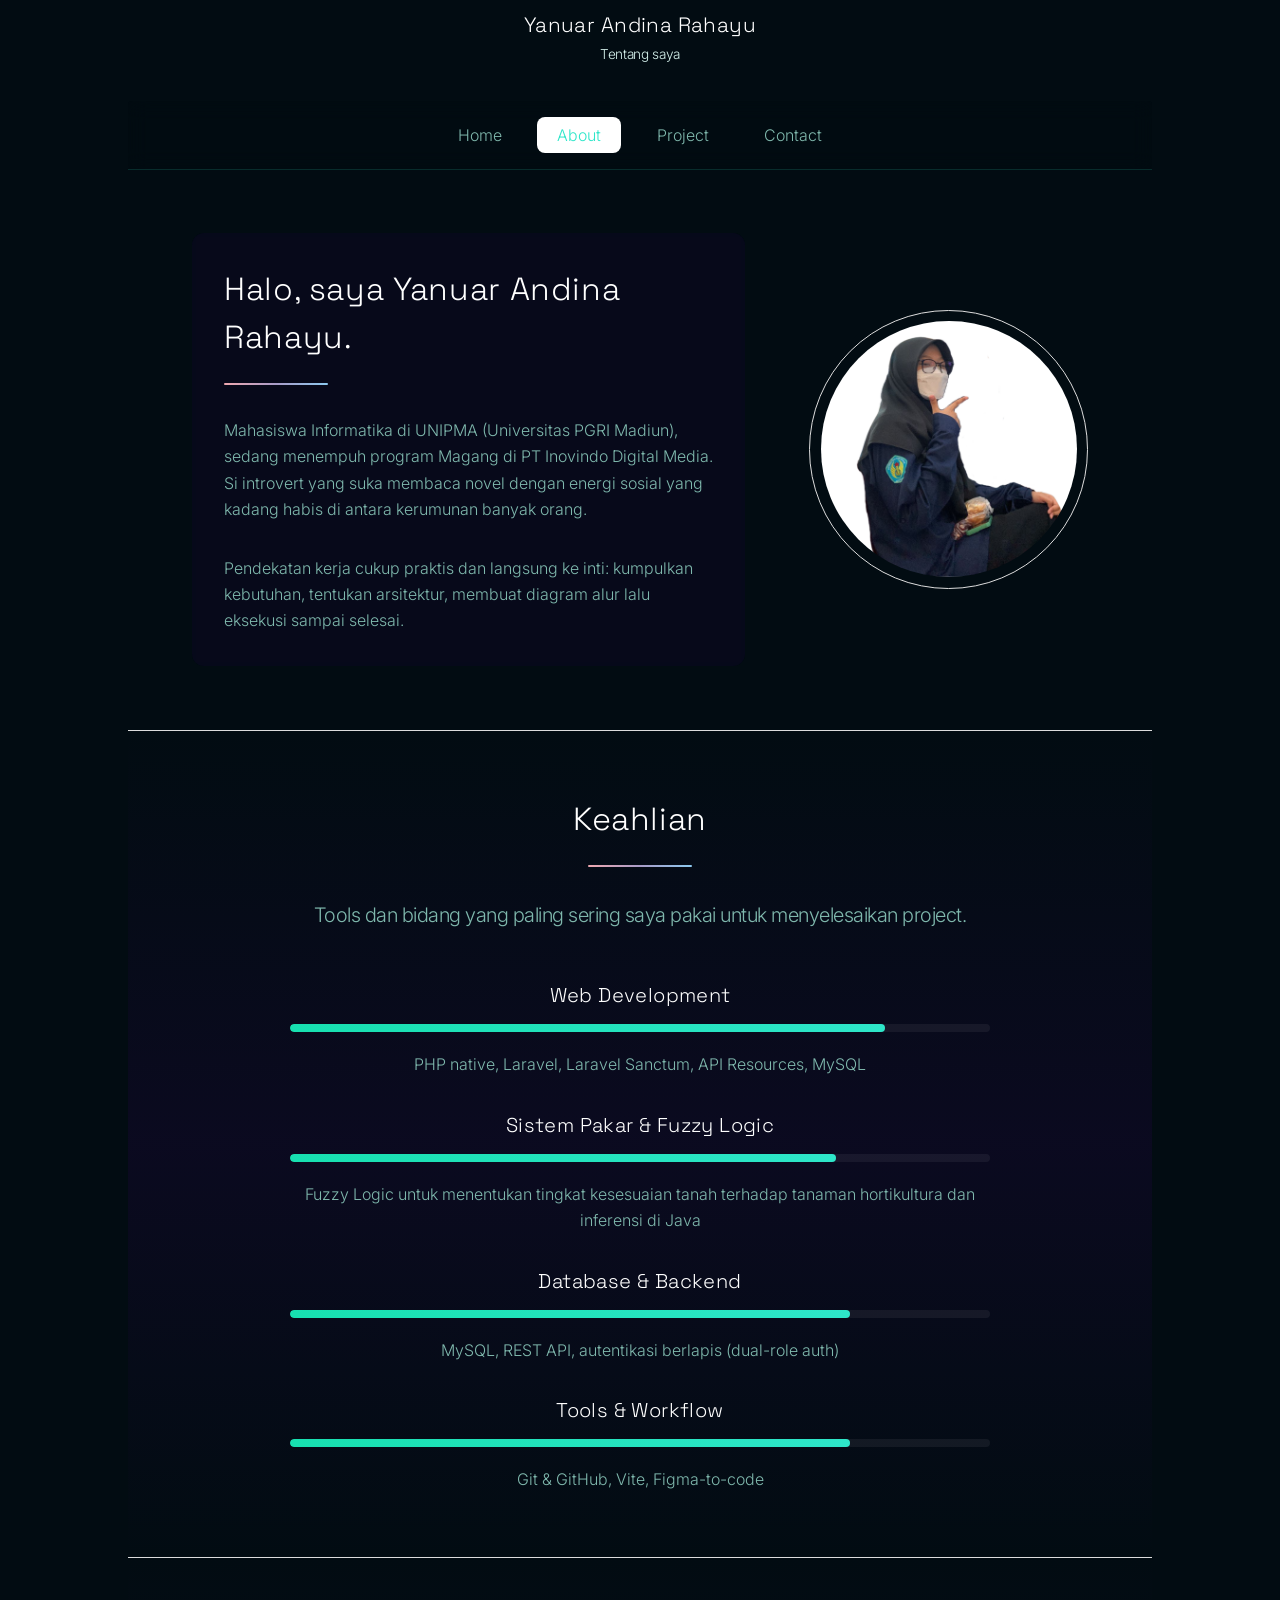
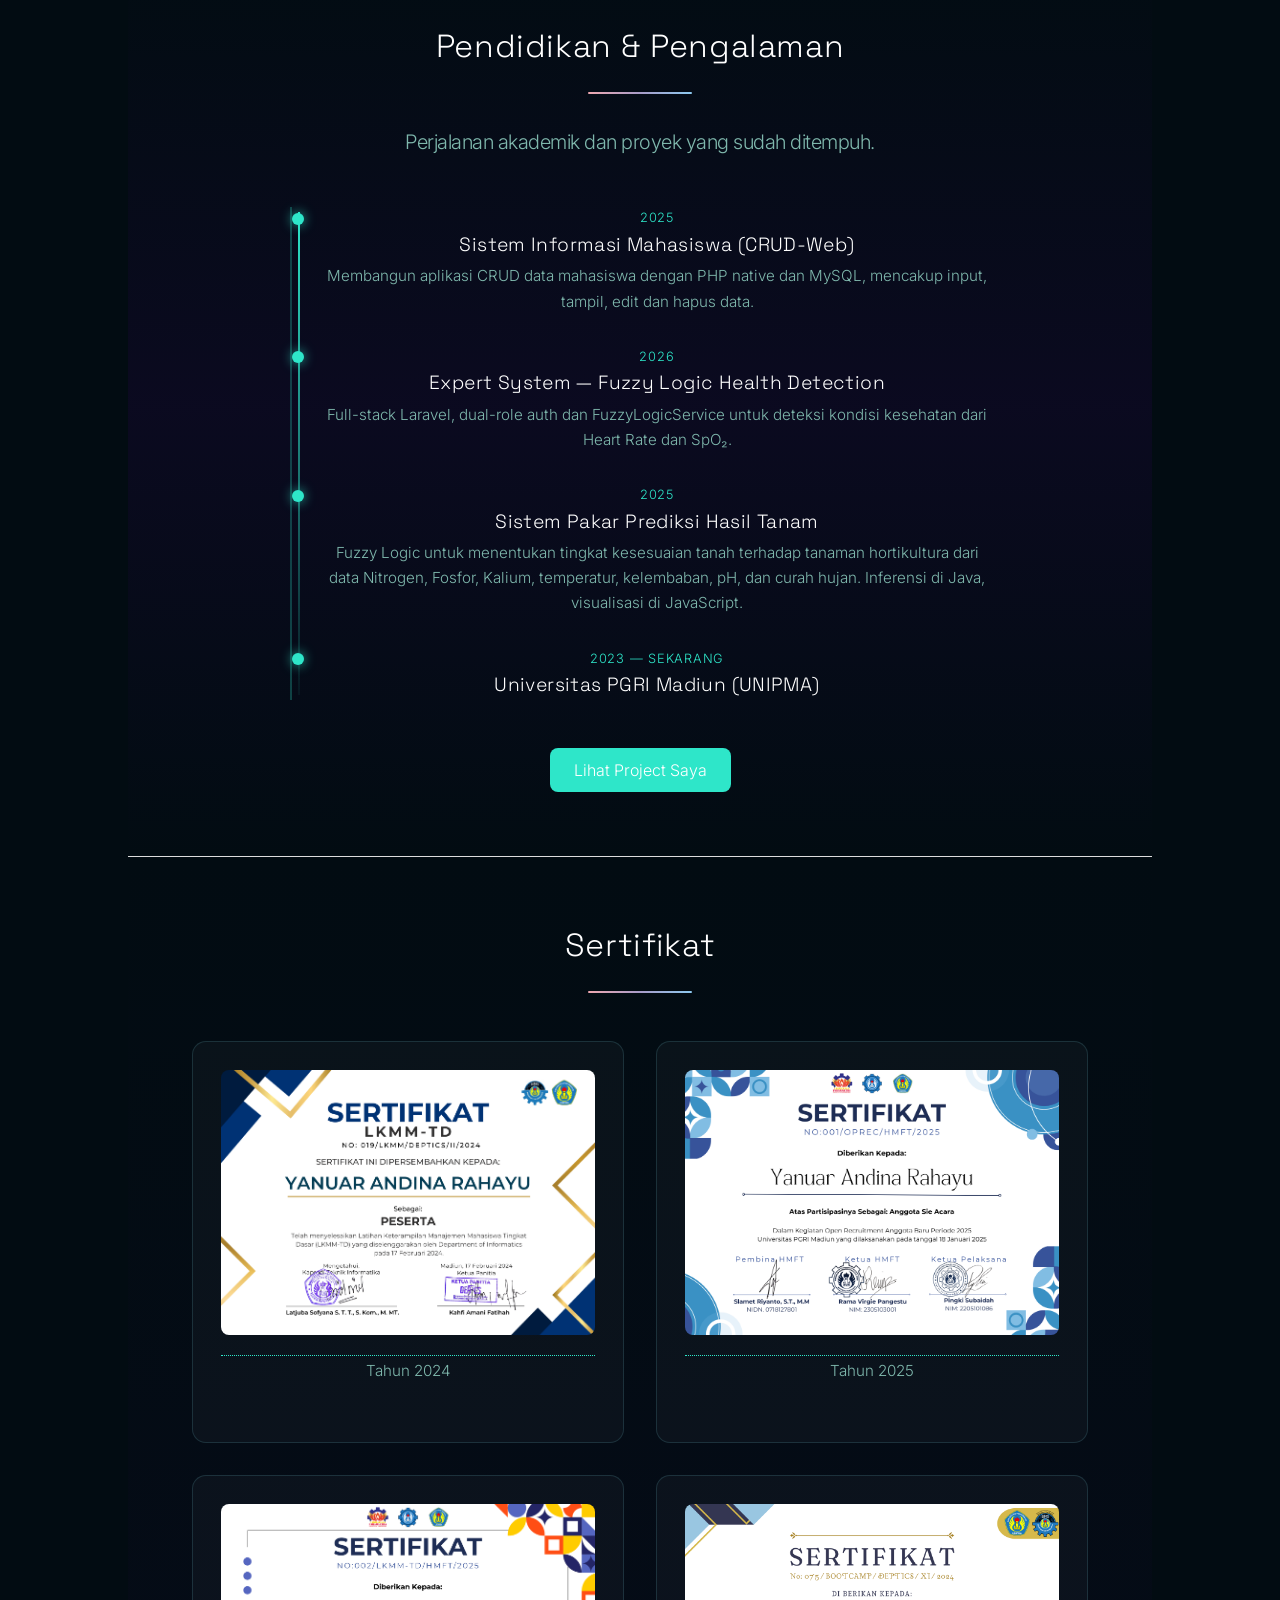
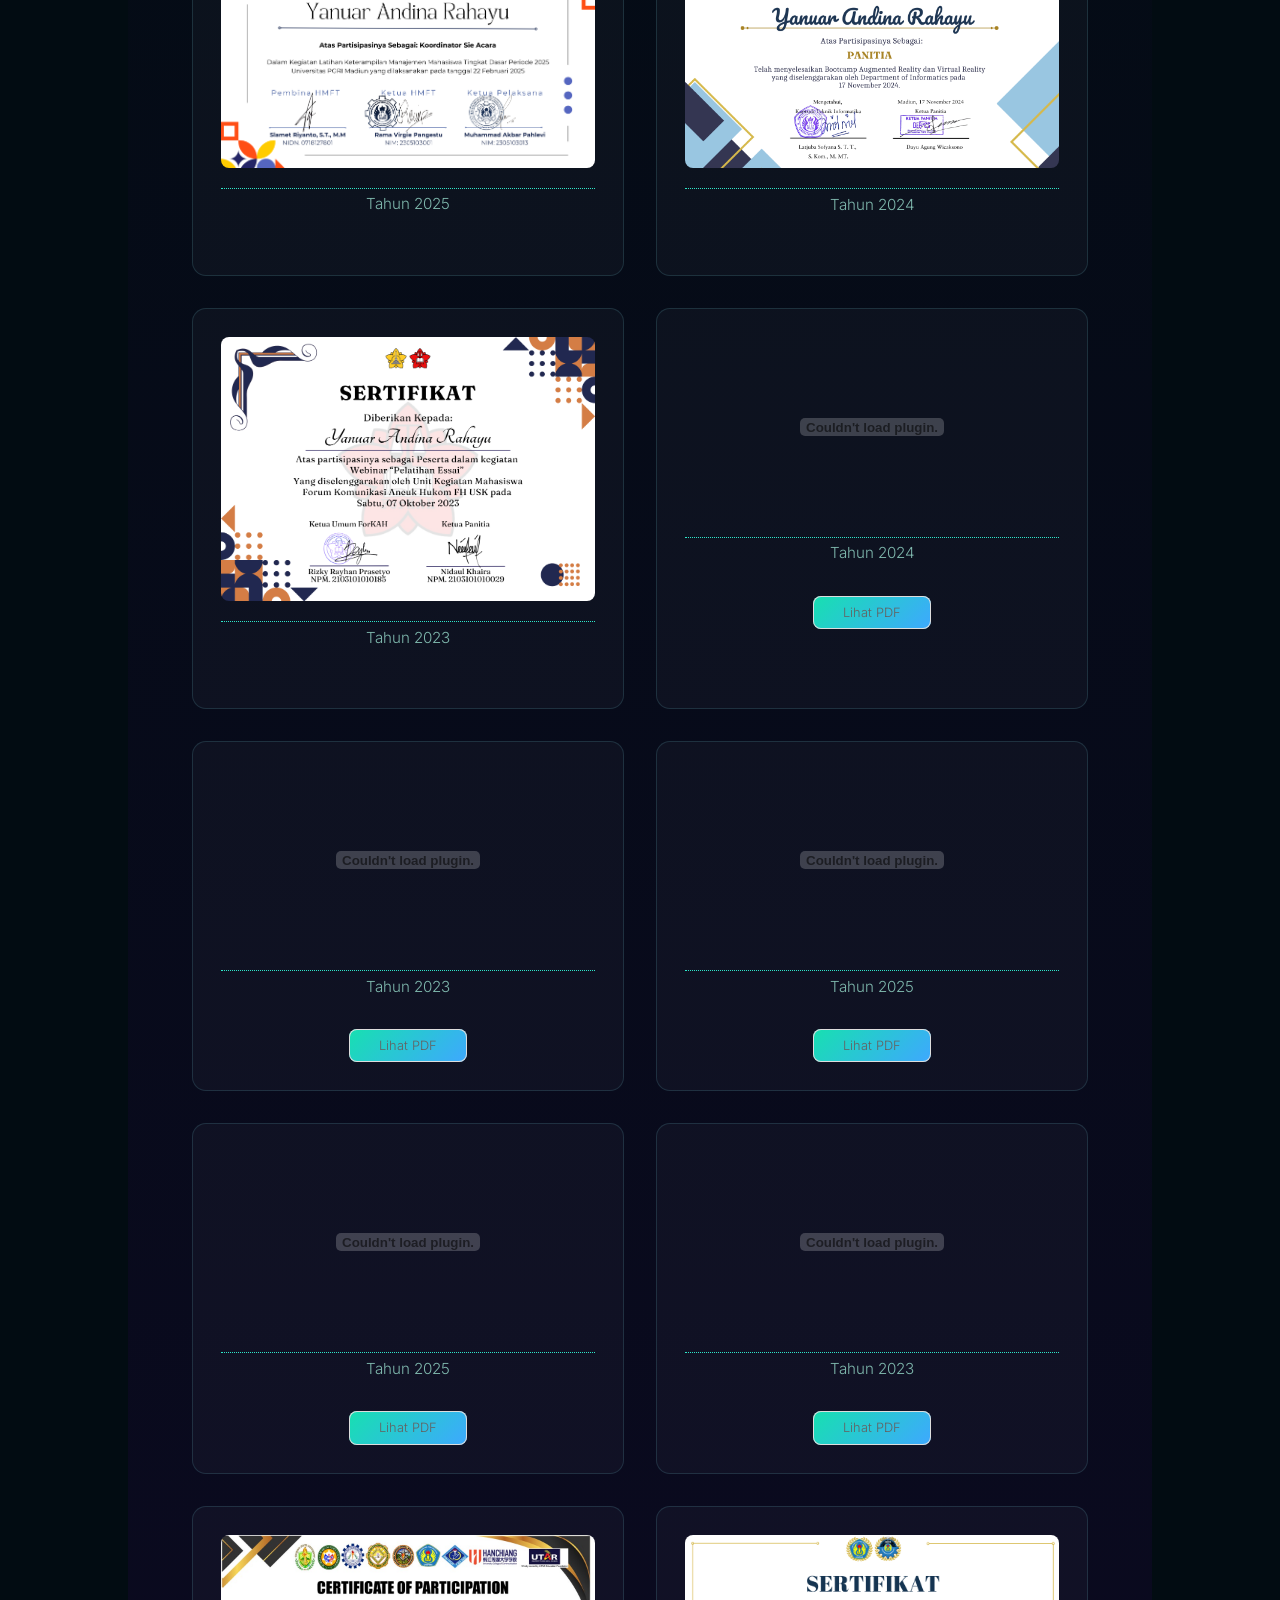
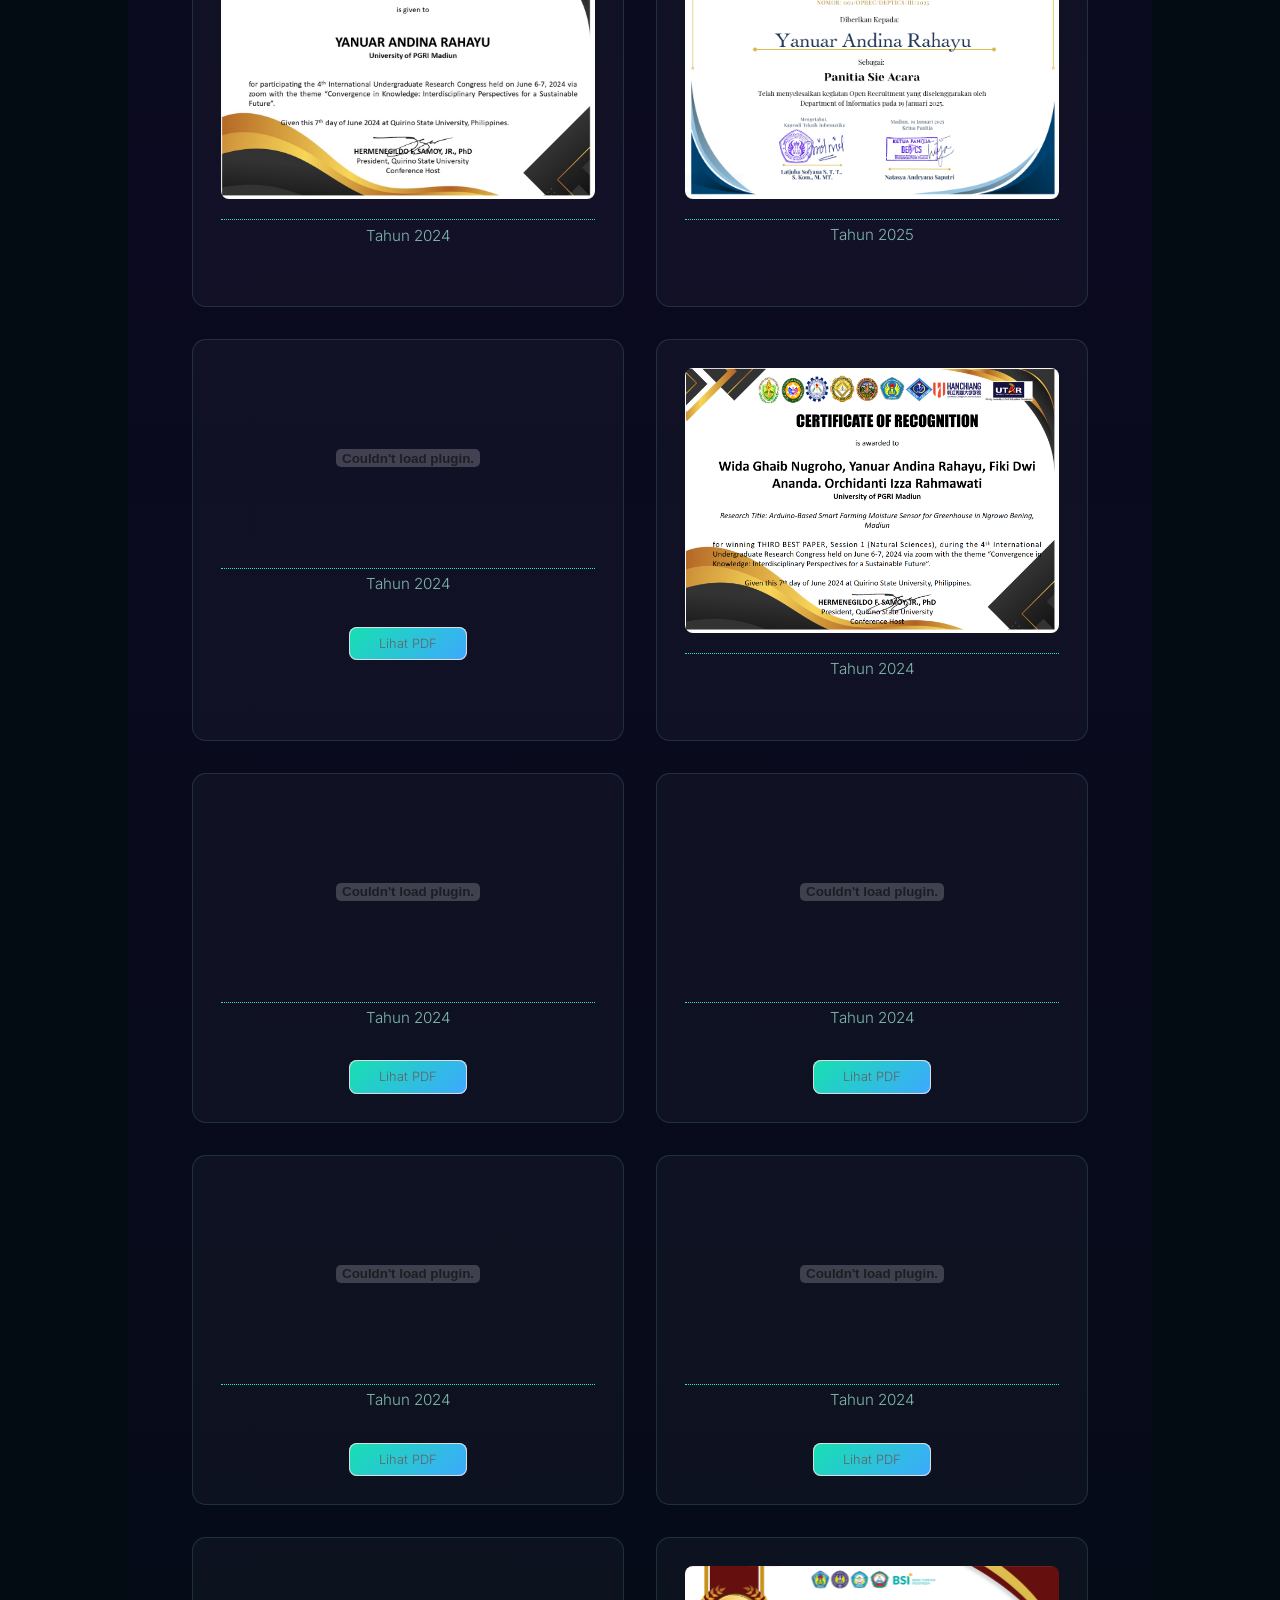
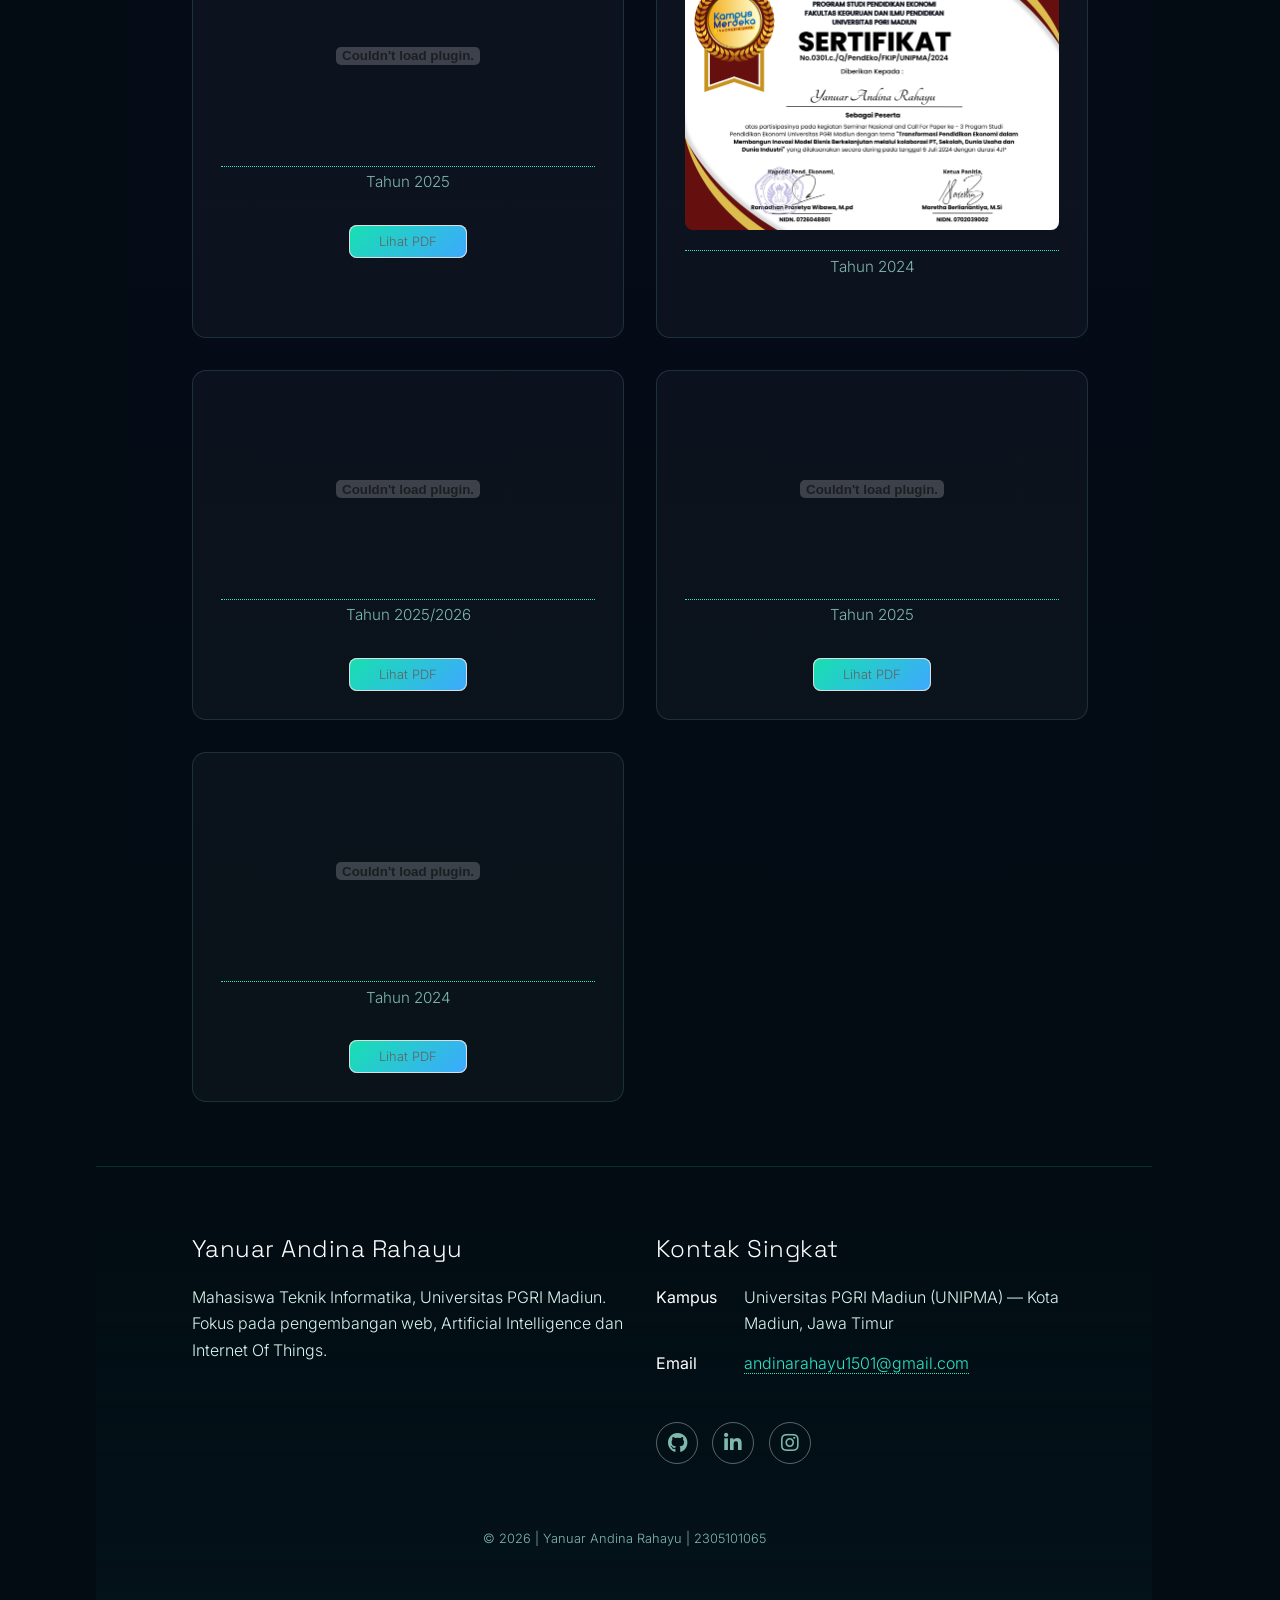
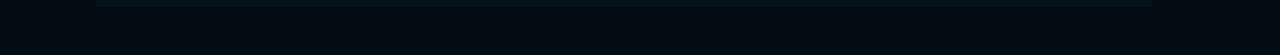
==== commit 182cf2c8: "rev about" ====
--- a/about.html
+++ b/about.html
@@ -42,8 +42,8 @@
 							</header>
 							<p>Mahasiswa Informatika di UNIPMA (Universitas PGRI Madiun), sedang
 							menempuh program Magang di PT Inovindo Digital Media. Si introvert yang
-							suka membaca novel dengan energi sosial yang kadang habis di antara kerumunan orang-orang.</p>
-							<p>Pendekatan kerjaku praktis dan langsung ke inti: kumpulkan
+							suka membaca novel dengan energi sosial yang kadang habis di antara kerumunan banyak orang.</p>
+							<p>Pendekatan kerja cukup praktis dan langsung ke inti: kumpulkan
 							kebutuhan, tentukan arsitektur, membuat diagram alur lalu eksekusi sampai selesai.</p>
 						</div>
 						<span class="image"><img src="images/Me.png" alt="" /></span>
